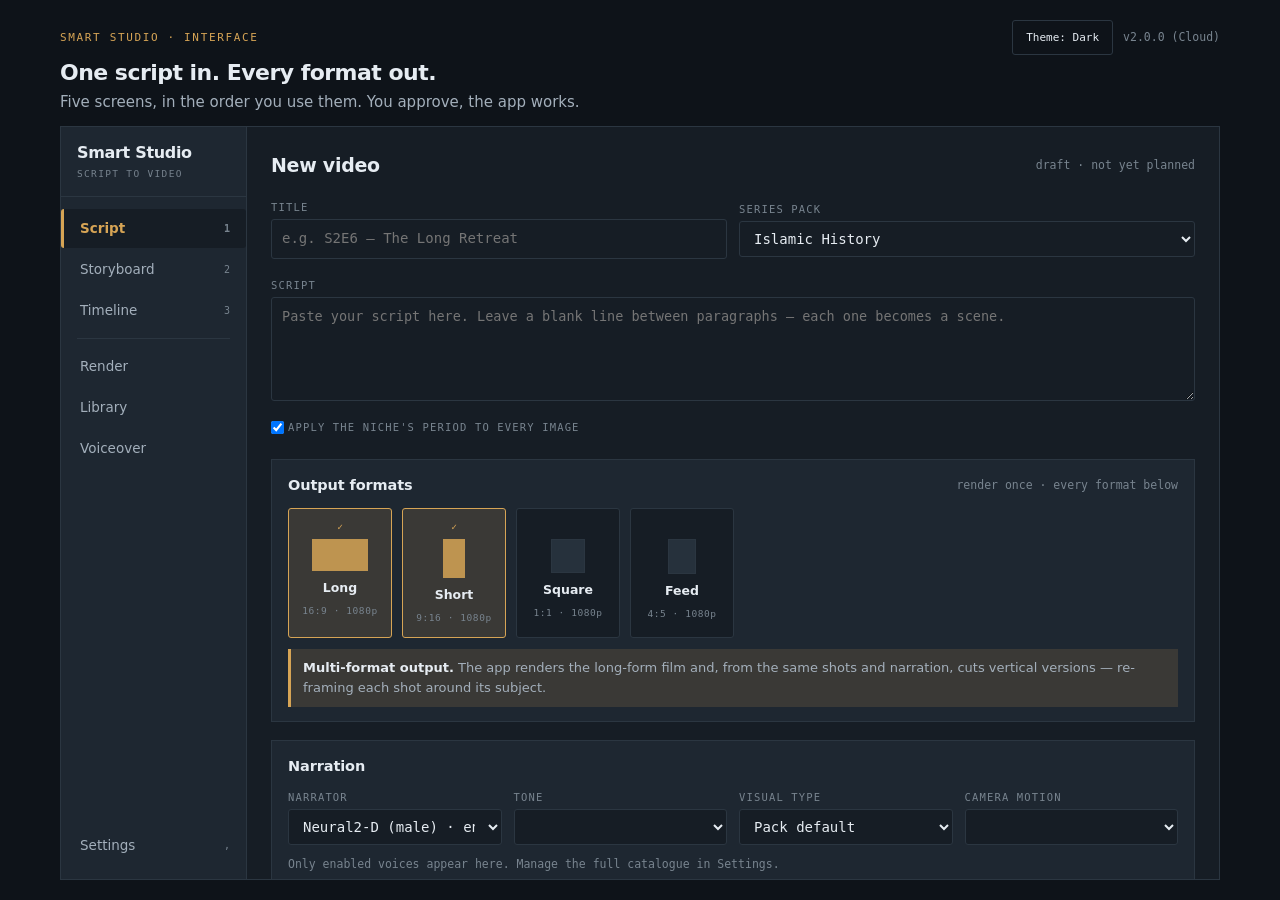
==== frontend/index.html @ e90b5fb0 "feat: a timeline in a tenth of a second, and audio the window will actually play Two pieces of work " ====
<!DOCTYPE html>
<html lang="en" data-theme="dark">
<head>
  <meta charset="utf-8"/>
  <meta name="viewport" content="width=device-width, initial-scale=1.0"/>
  <title>Smart Studio</title>
  <link rel="stylesheet" href="style.css"/>
</head>
<body>

<div class="page">

  <header class="app-header">
    <div class="header-top">
      <span class="eyebrow">Smart Studio &middot; Interface</span>
      <div class="header-actions">
        <button id="btn-theme-toggle" onclick="toggleTheme()" class="ghost btn-theme">Theme: Dark</button>
        <span class="mono" id="version-badge">v2.0.0</span>
      </div>
    </div>
    <h1>One script in. Every format out.</h1>
    <p class="sub">Five screens, in the order you use them. You approve, the app works.</p>
  </header>

  <div class="app">
    <!-- LEFT RAIL NAVIGATION -->
    <nav class="rail" role="tablist" aria-label="App sections">
      <div class="brand">
        <b>Smart Studio</b>
        <span>script to video</span>
      </div>
      <button class="nav" role="tab" aria-selected="true" data-p="script" onclick="switchPane('script')">Script<span class="k">1</span></button>
      <button class="nav" role="tab" aria-selected="false" data-p="board" onclick="switchPane('board')">Storyboard<span class="k">2</span></button>
      <button class="nav" role="tab" aria-selected="false" data-p="timeline" onclick="switchPane('timeline')">Timeline<span class="k">3</span></button>
      <div class="rail-divider"></div>
      <button class="nav" role="tab" aria-selected="false" data-p="render" onclick="switchPane('render')">Render</button>
      <button class="nav" role="tab" aria-selected="false" data-p="library" onclick="switchPane('library')">Library</button>
      <button class="nav" role="tab" aria-selected="false" data-p="voice" onclick="switchPane('voice')">Voiceover</button>
      <div class="spacer"></div>
      <button class="nav" role="tab" aria-selected="false" data-p="settings" onclick="switchPane('settings')">Settings<span class="k">,</span></button>
    </nav>

    <!-- ══ 1. SCRIPT SCREEN ══ -->
    <div class="pane" data-on="1" data-pane="script">
      <div class="row-between">
        <h2>New video</h2>
        <span class="mono" id="script-status-label">draft &middot; not yet planned</span>
      </div>

      <div class="row">
        <label class="f">Title
          <input type="text" id="pt-title" placeholder="e.g. S2E6 — The Long Retreat">
        </label>
        <label class="f">Series Pack
          <select id="pt-series-slug">
            <!-- Dynamically populated from config/series/*.json -->
          </select>
        </label>
      </div>

      <label class="f f-full">Script
        <textarea id="pt-text" placeholder="Paste your script here. Leave a blank line between paragraphs — each one becomes a scene."></textarea>
      </label>

      <div class="row-bottom">
        <label class="f f-check">
          <input type="checkbox" id="pt-apply-era" checked>
          <span>Apply the niche's period to every image</span>
        </label>
      </div>

      <!-- FORMAT PICKER -->
      <div class="card">
        <div class="row-between">
          <h3>Output formats</h3>
          <span class="mono">render once &middot; every format below</span>
        </div>
        <div class="formats">
          <button type="button" class="fmt on" data-fmt="16:9" onclick="toggleFormat(this)">
            <span class="tick">✓</span>
            <span class="frame frame-16-9"></span>
            <b>Long</b>
            <small>16:9 &middot; 1080p</small>
          </button>
          <button type="button" class="fmt on" data-fmt="9:16" onclick="toggleFormat(this)">
            <span class="tick">✓</span>
            <span class="frame frame-9-16"></span>
            <b>Short</b>
            <small>9:16 &middot; 1080p</small>
          </button>
          <button type="button" class="fmt" data-fmt="1:1" onclick="toggleFormat(this)">
            <span class="tick">&nbsp;</span>
            <span class="frame frame-1-1"></span>
            <b>Square</b>
            <small>1:1 &middot; 1080p</small>
          </button>
          <button type="button" class="fmt" data-fmt="4:5" onclick="toggleFormat(this)">
            <span class="tick">&nbsp;</span>
            <span class="frame frame-4-5"></span>
            <b>Feed</b>
            <small>4:5 &middot; 1080p</small>
          </button>
        </div>
        <p class="hint"><b>Multi-format output.</b> The app renders the long-form film and, from the same shots and narration, cuts vertical versions — re-framing each shot around its subject.</p>
      </div>

      <!-- NARRATION CARD -->
      <div class="card">
        <h3>Narration</h3>
        <div class="row">
          <label class="f">Narrator
            <select id="pt-voice">
              <!-- Dynamically populated from config/voices.json (enabled voices only) -->
            </select>
          </label>
          <label class="f">Tone
            <select id="pt-tone">
              <!-- Populated per niche; sets reading speed and pause length -->
            </select>
          </label>
          <label class="f">Visual type
            <select id="pt-style">
              <!-- Populated from the picked niche's style_presets -->
            </select>
          </label>
          <label class="f">Camera motion
            <select id="pt-motion">
              <!-- Populated from pipeline/motion.py; sets how far the frame travels -->
            </select>
          </label>
        </div>
        <p class="mono">Only enabled voices appear here. Manage the full catalogue in Settings.</p>
        <p class="hint"><b>Camera motion.</b> How far each shot's frame travels per second, and which move follows which — consecutive shots never repeat a move.</p>
        <div class="row">
          <button type="button" class="ghost" id="btn-preview-voice" onclick="previewVoice()">Preview voice</button>
          <span id="voice-preview-status" class="mono"></span>
        </div>
      </div>

      <!-- CAPTIONS CARD -->
      <div class="card">
        <div class="row-between">
          <h3>Captions</h3>
          <span class="tg on" id="capMaster" onclick="toggleCaptionsMaster()"><span class="sw"></span>On</span>
        </div>
        <div id="capOpts" class="row">
          <label class="f">Style
            <select id="cap-style">
              <option value="documentary lower-third">Documentary lower-third</option>
              <option value="kinetic word-by-word">Kinetic word-by-word</option>
              <option value="bold centre">Bold centre</option>
            </select>
          </label>
          <label class="f">Size
            <select id="cap-size">
              <option value="auto">Auto — scales per format</option>
              <option value="small">Small</option>
              <option value="large">Large</option>
            </select>
          </label>
        </div>
        <p class="mono">Vertical formats get larger, higher captions automatically. Timings come from word marks.</p>
      </div>

      <div class="row-end">
        <button type="button" class="ghost" onclick="saveDraftScript()">Save draft</button>
        <button type="button" class="primary" id="btn-plan-storyboard" onclick="planStoryboard()">Plan storyboard →</button>
      </div>
    </div>

    <!-- ══ 2. STORYBOARD SCREEN ══ -->
    <div class="pane" data-pane="board">
      <div class="topbar">
        <div class="counts">
          <div class="c-ok"><b id="board-cnt-matched">0</b><span>matched</span></div>
          <div class="c-warn"><b id="board-cnt-weak">0</b><span>weak</span></div>
          <div class="c-gap"><b id="board-cnt-gaps">0</b><span>gaps</span></div>
          <div><b id="board-cnt-shots">0</b><span>images</span></div>
          <div><b id="board-cnt-runtime">0:00</b><span>runtime</span></div>
        </div>
        <div class="board-controls-col">
          <div class="board-controls-row">
            <div class="plan-seg" role="group" aria-label="How the pictures are planned">
              <button type="button" class="plan-seg-btn active" id="plan-mode-auto" onclick="setPlanMode('auto')">Auto</button>
              <button type="button" class="plan-seg-btn" id="plan-mode-exact" onclick="setPlanMode('exact')">Exact number</button>
            </div>
            <span class="mono plan-hold" id="plan-hold-group">hold
              <input type="number" id="plan-hold-min" min="1" max="600" value="8" class="hold-input">to
              <input type="number" id="plan-hold-max" min="2" max="900" value="75" class="hold-input">s each
            </span>
            <button type="button" id="btn-replan-pictures" onclick="replanPictures()">Re-plan pictures</button>
            <span class="mono timing-pill warn" id="timing-pill" title="Boundaries are only as good as the timings they are placed on">estimated from word count</span>
            <button type="button" id="btn-measure-narration" onclick="measureNarration()">Measure narration</button>
            <label for="image-count" id="image-count-label" class="mono board-count-label hidden">How many images?</label>
            <input type="number" id="image-count" min="1" max="500" value="31" class="board-count-input hidden" oninput="onImageCountInput(this.value)" onkeydown="if(event.key==='Enter'){event.preventDefault(); this.blur();}">
            <span class="mono hidden" id="image-count-hint">~0 words · 0.0 min · about 25s per image</span>
            <button type="button" id="btn-working-folder-board" onclick="chooseWorkingFolder()">Drop image folder…</button>
            <button type="button" class="ghost" onclick="useWholeLibrary()" title="Search the whole library again">Whole library</button>
            <span class="mono" id="working-folder-label-board" title="">whole library</span>
            <button type="button" id="btn-copy-prompts" onclick="copyAllPrompts()">Export prompts for Flux</button>
            <button type="button" id="btn-refresh-library" onclick="refreshLibrary()">Refresh library</button>
            <button type="button" id="btn-fill-gaps" onclick="fillAllGaps()">Use nearest image for all gaps</button>
            <button type="button" class="primary" id="btn-open-timeline" onclick="openTimelineFromBoard()">Open in Timeline &rarr;</button>
          </div>
          <div class="board-secondary-row">
            <button type="button" class="ghost" id="btn-paste-prompts-board" onclick="togglePastePromptsPanel()">Paste external prompts…</button>
          </div>
          <p class="mono board-hint">
            Fewer images means each one is held longer with a slow pan. One image can carry a whole script.
          </p>
        </div>
      </div>

      <!-- PASTE EXTERNAL PROMPTS PANEL -->
      <div id="paste-prompts-panel" class="card paste-prompts-card" style="display:none">
        <div class="row-between">
          <h3>Paste External Prompts &amp; Match Folder Images</h3>
          <button type="button" class="ghost small" onclick="togglePastePromptsPanel()">Close ✕</button>
        </div>
        <p class="hint">
          <b>No API key needed.</b> Press <b>Write the prompt request</b> — the app saves a file holding your niche recipe, the whole script, and the exact list of moments this film needs a picture for, numbered. Paste that file into any AI chat, and paste its reply back here.
        </p>
        <div class="row-center mb-sm">
          <button type="button" class="ghost" id="btn-write-prompt-request" onclick="writePromptRequest()">Write the prompt request</button>
          <span class="mono" id="prompt-request-status"></span>
        </div>
        <p class="hint">
          Prompts bind to pictures in order (Prompt 1 &rarr; Picture 1). Images named <code>1_whatever.jpg</code> or <code>1.jpg</code> match picture 1 automatically.
        </p>
        <textarea id="paste-prompts-textarea" rows="6" class="tall w-full" placeholder="Paste external prompts here...&#10;&#10;Prompt 1 (e.g. A vast ancient desert at dawn...)&#10;&#10;Prompt 2 (e.g. One adult male figure alone...)"></textarea>
        <div class="row-between mt-sm">
          <div class="row-center">
            <button type="button" class="primary" id="btn-apply-pasted-prompts" onclick="submitPastedPrompts()">Apply Prompts &amp; Match</button>
            <span class="mono" id="paste-prompts-summary"></span>
          </div>
        </div>
        <div class="prompt-counts" id="paste-prompts-counts"></div>
        <div id="paste-prompts-table-wrap" class="table-scroll" style="display:none">
          <table class="paste-table">
            <thead>
              <tr>
                <th style="width:50px">Slot</th>
                <th>Prompt (first 60 chars)</th>
                <th style="width:220px">Image found</th>
                <th style="width:80px">Status</th>
              </tr>
            </thead>
            <tbody id="paste-prompts-table-body"></tbody>
          </table>
        </div>
      </div>

      <div class="legend">
        <span><i style="background:var(--ok)"></i>matched &mdash; good library hit</span>
        <span><i style="background:var(--warn)"></i>weak &mdash; usable, alternatives offered</span>
        <span><i style="background:var(--gap)"></i>gap &mdash; prompt generated</span>
      </div>

      <div id="board-busy" class="board-busy hidden"></div>

      <div class="seglist" id="storyboard-list">
        <!-- Rendered dynamically by JS from coverage report -->
        <div class="card card-placeholder">
          <p class="sub">No storyboard loaded yet. Paste a script on the <b>Script</b> screen and click <b>Plan storyboard</b>.</p>
        </div>
      </div>
    </div>

    <!-- ══ 3. TIMELINE SCREEN ══ -->
    <div class="pane" data-pane="timeline">
      <div class="row-between">
        <h2>Timeline</h2>
        <span class="mono" id="tl-status">no film loaded</span>
        <div class="row-center ml-auto">
          <span class="mono ink-3">zoom</span>
          <input type="range" id="tl-zoom" min="1" max="60" value="8"
                 class="tl-zoom" oninput="setTimelineZoom(this.value)"
                 aria-label="Timeline zoom">
          <button type="button" class="ghost" onclick="renderTimelineScreen()">Refresh</button>
          <button type="button" class="ghost" id="btn-export-timeline" onclick="exportTimelineToWolfCut()">Export to WolfCut</button>
          <button type="button" class="primary" id="btn-render-film" onclick="startRenderFromBoard()">Render film</button>
        </div>
      </div>

      <div class="tl-top">
        <div class="tl-preview">
          <audio id="tl-audio" preload="metadata"></audio>
          <div class="tl-frame" id="tl-frame">
            <p class="sub">Plan a storyboard first, then this shows the picture on screen at the playhead.</p>
          </div>
          <div class="tl-transport">
            <button type="button" id="btn-tl-play" onclick="timelineTogglePlay()" title="Play / pause" aria-label="Play">&#9654;</button>
            <button type="button" onclick="timelineSeekPicture(-1)" title="Previous picture">&#124;&#9664;</button>
            <button type="button" onclick="timelineNudge(-5)" title="Back 5 seconds">&#9664;&#9664;</button>
            <button type="button" onclick="timelineNudge(5)" title="Forward 5 seconds">&#9654;&#9654;</button>
            <button type="button" onclick="timelineSeekPicture(1)" title="Next picture">&#9654;&#124;</button>
            <span class="mono tl-clock" id="tl-clock">00:00.0 / 00:00.0</span>
          </div>
        </div>

        <aside class="tl-inspector" id="tl-inspector">
          <span class="lbl">Inspector</span>
          <p class="sub">Click a picture on the timeline.</p>
        </aside>
      </div>

      <div class="tl-tracks" id="tl-tracks">
        <div class="tl-gutter">
          <span class="tl-ruler-corner mono">tracks</span>
          <span class="tl-track-name">Pictures</span>
          <span class="tl-track-name">Narration</span>
          <span class="tl-track-name">Captions</span>
        </div>
        <div class="tl-scroll" id="tl-scroll">
          <div class="tl-lanes" id="tl-lanes" onclick="timelineScrubFrom(event)">
            <div class="tl-ruler" id="tl-ruler"></div>
            <div class="tl-lane" id="tl-lane-pictures"></div>
            <div class="tl-lane" id="tl-lane-narration"></div>
            <div class="tl-lane" id="tl-lane-captions"></div>
            <div class="tl-playhead" id="tl-playhead"></div>
          </div>
        </div>
      </div>
    </div>

    <!-- ══ 4. RENDER SCREEN ══ -->
    <div class="pane" data-pane="render">
      <h2>Render</h2>

      <div class="card">
        <div class="row-between">
          <h3 id="render-project-title">Project Title</h3>
          <span class="pill p-mute" id="render-status-pill">idle</span>
        </div>
        <div class="bar"><i id="render-progress-bar" style="width:0%"></i></div>
        <div class="row-between">
          <span class="mono" id="render-human-step">Ready to render</span>
          <span class="mono" id="render-time-info">elapsed 0:00 &middot; eta --:--</span>
        </div>
        <div class="grid2 mt-xs">
          <div>
            <div class="kv"><span>Narration</span><b id="kv-narr-status">0 / 0</b></div>
            <div class="kv"><span>Captions</span><b id="kv-cap-status">0 / 0</b></div>
            <div class="kv"><span>Shots composed</span><b id="kv-shots-status">0 / 0</b></div>
          </div>
          <div>
            <div class="kv"><span>From cache</span><b id="kv-cache-status">0</b></div>
            <div class="kv"><span>Encoder</span><b id="kv-encoder-status">libx264 veryfast</b></div>
            <div class="kv"><span>Workers</span><b>3</b></div>
          </div>
        </div>
      </div>

      <div class="card">
        <h3>Outputs</h3>
        <div class="tbl">
          <table>
            <thead>
              <tr><th>Format</th><th>Resolution</th><th>Length</th><th>Status</th></tr>
            </thead>
            <tbody id="render-outputs-body">
              <tr><td>Long &middot; 16:9</td><td class="mono">1920×1080</td><td class="mono">--:--</td><td><span class="pill p-mute">queued</span></td></tr>
              <tr><td>Short &middot; 9:16 &mdash; “the hook”</td><td class="mono">1080×1920</td><td class="mono">0:45</td><td><span class="pill p-mute">queued</span></td></tr>
            </tbody>
          </table>
        </div>
        <p class="hint"><b>Shorts are suggested per scene beat.</b> You can tick which moments to cut as Shorts.</p>
      </div>

      <div class="card">
        <h3>On completion</h3>
        <div class="row" style="gap:18px">
          <span class="tg on" onclick="this.classList.toggle('on')"><span class="sw"></span>Export YouTube chapters</span>
          <span class="tg on" onclick="this.classList.toggle('on')"><span class="sw"></span>Write description &amp; tags</span>
          <span class="tg" onclick="this.classList.toggle('on')"><span class="sw"></span>Shut down when done</span>
        </div>
        <div class="row mt-sm">
          <button type="button" class="primary" id="btn-render-action" onclick="toggleRenderExecution()">Start Render</button>
          <button type="button" class="ghost" id="btn-open-wolfcut-render" onclick="openInWolfCut()">Open in WolfCut</button>
          <button type="button" class="ghost" onclick="openOutputFolder()">Open Output Folder</button>
          <button type="button" class="ghost" onclick="toggleRawLogs()">Show raw logs</button>
        </div>
      </div>

      <!-- DISCLOSURE RAW LOG PANEL -->
      <div id="log-panel" class="log-panel hidden">Log initialized...</div>
    </div>

    <!-- ══ 5. LIBRARY SCREEN ══ -->
    <div class="pane" data-pane="library">
      <div class="row-between">
        <h2>Library</h2>
        <span class="mono" id="lib-counts-label">0 images &middot; 87 sounds &middot; 12 music beds</span>
      </div>

      <div class="lib-tabs">
        <button type="button" class="lib-tab active" id="tab-lib-images" onclick="switchLibTab('images')">Images</button>
        <button type="button" class="lib-tab" id="tab-lib-sounds" onclick="switchLibTab('sounds')">Sounds</button>
      </div>

      <!-- IMAGES TAB CONTENT -->
      <div id="lib-content-images" class="lib-content-col">
        <div class="row">
          <input type="search" id="lib-search-input" placeholder="Search by description — “rider at dusk”, “oil lamp”…" oninput="filterLibraryImages(this.value)" class="search-wide">
          <select class="w-auto">
            <option value="all">All series</option>
            <option value="islamic_history">Islamic History</option>
          </select>
        </div>

        <div class="img-grid" id="library-img-grid">
          <!-- Dynamically populated from backend library API -->
        </div>

        <div class="grid2">
          <div class="card">
            <h3>Coverage</h3>
            <div class="kv"><span>Landscapes &amp; terrain</span><b style="color:var(--ok)">strong</b></div>
            <div class="kv"><span>Architecture</span><b style="color:var(--ok)">strong</b></div>
            <div class="kv"><span>Crowds &amp; councils</span><b style="color:var(--warn)">thin</b></div>
            <div class="kv"><span>Battle &amp; aftermath</span><b style="color:var(--warn)">thin</b></div>
          </div>
          <div class="card">
            <h3>Housekeeping</h3>
            <div class="kv"><span>Active indexed images</span><b id="house-active-count">1,309</b></div>
            <div class="kv"><span>Retired</span><b>6</b></div>
            <div class="row">
              <button type="button" class="ghost" onclick="clearLibraryCache()">Clear Cache</button>
            </div>
          </div>
        </div>
        <p class="hint">Permanent deletion lives <b>here</b>, never on the storyboard. Rejecting a shot on the storyboard is about fit, not quality.</p>
      </div>

      <!-- SOUNDS TAB CONTENT -->
      <div id="lib-content-sounds" class="lib-content-col" style="display:none">
        <div class="card">
          <h3>Sound Library &amp; Music Beds</h3>
          <p class="sub">87 sound effects and 12 ambient sound beds ducked under narration.</p>
          <div class="tbl mt-sm">
            <table>
              <thead><tr><th>Track</th><th>Category</th><th>Duration</th><th>Type</th></tr></thead>
              <tbody>
                <tr><td>Desert Wind Ambience</td><td>Ambience</td><td class="mono">3:45</td><td><span class="pill p-ok">sound bed</span></td></tr>
                <tr><td>Horses Galloping</td><td>SFX</td><td class="mono">0:12</td><td><span class="pill p-mute">effect</span></td></tr>
                <tr><td>Sword Clash Heavy</td><td>SFX</td><td class="mono">0:03</td><td><span class="pill p-mute">effect</span></td></tr>
              </tbody>
            </table>
          </div>
        </div>
      </div>
    </div>

    <!-- ══ 6. VOICEOVER SCREEN ══ -->
    <div class="pane" data-pane="voice">
      <h2>Voiceover Studio</h2>

      <div class="card">
        <div class="row-between">
          <h3>Script</h3>
          <span class="pill p-mute" id="voice-char-count">0 characters</span>
        </div>
        <textarea id="voice-text" rows="7" placeholder="Paste or type the narration you want spoken..." class="w-full"></textarea>

        <div class="grid2 mt-sm">
          <div>
            <label for="voice-engine">Engine</label>
            <select id="voice-engine" onchange="onVoiceEngineChange()" class="w-full"></select>
            <p class="hint" id="voice-engine-note">Checking which engines are available...</p>
          </div>
          <div>
            <label for="voice-voice">Voice</label>
            <select id="voice-voice" class="w-full"></select>
            <p class="hint" id="voice-voice-note">&nbsp;</p>
          </div>
        </div>

        <div class="grid2 mt-xs">
          <div>
            <label for="voice-speed">Speed <b class="mono" id="voice-speed-val">1.00x</b></label>
            <input type="range" id="voice-speed" min="0.5" max="2" step="0.05" value="1"
                   oninput="document.getElementById('voice-speed-val').textContent = (+this.value).toFixed(2) + 'x'"
                   class="w-full">
          </div>
          <div>
            <label for="voice-pitch">Pitch <b class="mono" id="voice-pitch-val">0.0</b></label>
            <input type="range" id="voice-pitch" min="-12" max="12" step="0.5" value="0"
                   oninput="document.getElementById('voice-pitch-val').textContent = (+this.value).toFixed(1)"
                   class="w-full">
            <p class="hint" id="voice-pitch-note">&nbsp;</p>
          </div>
        </div>
      </div>

      <div class="card" id="voice-clone-card" style="display:none">
        <h3>Reference Voice</h3>
        <p class="hint">OpenVoice clones from a clean 3&ndash;10 second sample. One speaker, no music, no background noise.</p>

        <div class="row mt-xs">
          <button type="button" class="ghost" onclick="pickVoiceReference()">Choose audio file</button>
          <button type="button" class="ghost" id="voice-record-btn" onclick="toggleVoiceRecording()">Record from microphone</button>
          <span class="mono" id="voice-ref-status">No reference selected</span>
        </div>

        <div class="row mt-sm">
          <input type="text" id="voice-profile-name" placeholder="Name this voice profile" class="search-wide">
          <button type="button" class="ghost" onclick="saveVoiceProfile()">Save profile</button>
        </div>

        <div class="mt-sm">
          <label for="voice-profile-select">Saved profiles</label>
          <div class="row">
            <select id="voice-profile-select" onchange="useVoiceProfile()" class="search-wide"></select>
            <button type="button" class="ghost" onclick="deleteVoiceProfile()">Delete</button>
          </div>
        </div>
      </div>

      <div class="card">
        <div class="row">
          <button type="button" class="primary" id="voice-generate-btn" onclick="generateVoiceover()">Generate Voiceover</button>
          <button type="button" class="ghost" onclick="openVoiceOutputFolder()">Open Output Folder</button>
          <span class="mono" id="voice-status">Ready</span>
        </div>
        <div class="bar mt-sm"><i id="voice-progress-bar" style="width:0%"></i></div>

        <div id="voice-player-wrap" class="mt-md" style="display:none">
          <audio id="voice-player" controls preload="auto" class="w-full"></audio>
          <div class="row mt-sm">
            <button type="button" class="ghost" onclick="downloadVoiceClip('wav')">Download audio</button>
            <button type="button" class="ghost" id="voice-dl-mp3" onclick="downloadVoiceClip('mp3')">Download MP3</button>
            <span class="mono" id="voice-clip-meta"></span>
          </div>
        </div>
      </div>

      <div class="card">
        <div class="row-between">
          <h3>Recent clips</h3>
          <button type="button" class="ghost" onclick="clearVoiceHistory()">Clear</button>
        </div>
        <div class="tbl">
          <table>
            <thead>
              <tr><th>When</th><th>Engine</th><th>Preview text</th><th>Length</th><th></th></tr>
            </thead>
            <tbody id="voice-history-body">
              <tr><td colspan="5" class="mono">No clips yet.</td></tr>
            </tbody>
          </table>
        </div>
      </div>
    </div>

    <!-- ══ 7. SETTINGS SCREEN ══ -->
    <div class="pane" data-pane="settings">
      <h2>Settings</h2>

      <div class="settings-grid">
        <!-- VISUAL STYLE PER NICHE (Spans full width for rich editing) -->
        <div class="card card-wide collapsed" id="card-niche-style">
          <button type="button" class="card-toggle" aria-expanded="false" aria-controls="card-body-niche-style">
            <span class="chevron" aria-hidden="true">▶</span>
            <h3>Visual style per niche</h3>
            <span class="mono ml-auto" id="niche-override-status">default</span>
          </button>
          <div class="card-body" id="card-body-niche-style" hidden>
            <p class="hint">Customize how diffusion models render images for each niche. Edits are saved separately in <code>config/series_overrides/</code> without touching default packs.</p>
            <div class="row-bottom">
              <label class="f f-wide">Niche
                <select id="niche-select" onchange="onNicheSelectChange()">
                  <!-- Dynamically populated from series packs -->
                </select>
              </label>
              <button type="button" class="ghost small btn-new-niche" onclick="openNewNicheModal()">+ New niche</button>
            </div>

            <!-- Single-line Display Name -->
            <div class="row mb-md">
              <label class="f f-full">Display Name <small class="mono">(shown in dropdowns)</small>
                <input type="text" id="niche-display-name-input" placeholder="e.g. Islamic History &amp; Golden Age">
              </label>
            </div>

            <!-- Visual Types List Manager -->
            <div class="form-stacked vt-block">
              <div class="vt-head">
                <label>Visual Types <small class="mono">(Top row is the default style for this niche)</small></label>
              </div>
              <div id="niche-visual-types-list" class="vt-list">
                <!-- Dynamically populated visual type rows -->
              </div>
              <button type="button" class="ghost small vt-add" id="btn-add-visual-type" onclick="addNewVisualTypeRow()">+ Add visual type</button>
            </div>

            <!-- Era and Negative prompt in 2 columns -->
            <div class="form-grid-2">
              <label class="f">Era <small class="mono">(period &amp; historical setting &mdash; optional)</small>
                <textarea id="niche-era-input" class="compact" rows="2" placeholder="e.g. historically accurate 7th century Arabian Peninsula..." oninput="updateNichePreview()"></textarea>
              </label>
              <label class="f">Negative prompt <small class="mono">(what to exclude &mdash; optional)</small>
                <textarea id="niche-negative-input" class="compact" rows="2" placeholder="e.g. No text, no watermark, no signature..." oninput="updateNichePreview()"></textarea>
              </label>
            </div>

            <!-- Prompt Recipe: tall textarea with dedicated scroll -->
            <div class="form-stacked">
              <label class="f f-full">Prompt Recipe <small class="mono">(replaces default planner prompt for this niche when non-empty)</small>
                <textarea id="niche-prompt-recipe-input" class="tall" rows="6" placeholder="Paste your custom prompt recipe here. When non-empty, this instruction replaces S2V's default planner prompt for this niche."></textarea>
              </label>
            </div>

            <!-- Live prompt preview -->
            <div class="preview-box">
              <div class="preview-box-head">
                <span class="preview-box-title">Live Prompt Preview</span>
                <span class="mono preview-box-sub">query: "A citadel at dawn"</span>
              </div>
              <p class="preview-box-text" id="niche-prompt-preview">Loading preview...</p>
            </div>

            <div class="row-between mt-sm">
              <button type="button" class="primary" onclick="saveNicheStyle()">Save</button>
              <div class="row-tight">
                <button type="button" class="ghost" id="btn-niche-reset" onclick="resetNicheStyle()">Reset to default</button>
                <button type="button" class="ghost danger" id="btn-niche-delete" onclick="deleteNicheStyle()" style="display:none">Delete niche</button>
              </div>
            </div>
          </div>
        </div>

        <!-- CREATE NEW NICHE MODAL -->
        <div id="modal-new-niche" class="modal-overlay-flex">
          <div class="card modal-card">
            <h3>Create New Niche</h3>
            <p class="hint">Creates a new series pack seeded from default.json in <code>config/series_overrides/</code>.</p>
            <div class="form-stacked modal-fields">
              <label class="f f-full">Niche Slug <small class="mono">(lowercase letters &amp; underscores)</small>
                <input type="text" id="new-niche-slug" placeholder="e.g. cyberpunk_noir">
              </label>
              <label class="f f-full">Display Name
                <input type="text" id="new-niche-name" placeholder="e.g. Cyberpunk Noir">
              </label>
            </div>
            <div class="row-end">
              <button type="button" class="ghost" onclick="closeNewNicheModal()">Cancel</button>
              <button type="button" class="primary" onclick="submitCreateNewNiche()">Create</button>
            </div>
          </div>
        </div>

        <!-- KEYS & SERVICES -->
        <div class="card collapsed">
          <button type="button" class="card-toggle" aria-expanded="false" aria-controls="card-body-keys">
            <span class="chevron" aria-hidden="true">▶</span>
            <h3>Keys &amp; services</h3>
          </button>
          <div class="card-body" id="card-body-keys" hidden>
            
            <div id="provider-status-banner" class="provider-banner hidden"></div>

            <div class="pw-section">
              <div class="pw-header">
                <h4>Prompt writer</h4>
                <label class="checkbox-label">
                  <input type="checkbox" id="setting-ai-shot-descriptions" onchange="toggleAiShotDescriptions(this.checked)">
                  <span>Write descriptive image prompts with AI</span>
                </label>
              </div>

              <div class="pw-auto-row">
                <input type="radio" id="pw-mode-auto" name="prompt_writer_mode" value="auto" onchange="onPromptWriterModeChange()">
                <label for="pw-mode-auto"><strong>Automatic</strong> &mdash; use the first working provider below</label>
              </div>

              <div class="pw-table-wrap">
                <table class="pw-table">
                  <thead>
                    <tr>
                      <th class="pw-col-switch"></th>
                      <th class="pw-col-provider">Provider</th>
                      <th class="pw-col-model">Model</th>
                      <th class="pw-col-key">API Key</th>
                      <th class="pw-col-status">Status</th>
                      <th class="pw-col-action"></th>
                    </tr>
                  </thead>
                  <tbody>
                    <tr>
                      <td class="pw-col-switch"><input type="checkbox" id="pw-enable-anthropic" onchange="savePromptWriterSettings()"></td>
                      <td class="pw-col-provider">Anthropic</td>
                      <td class="pw-col-model"><input type="text" id="pw-model-anthropic" class="input-mono-sm" placeholder="claude-sonnet-5" onchange="savePromptWriterSettings()"></td>
                      <td class="pw-col-key"><input type="password" id="anthropic-key-input" placeholder="sk-ant-…" class="input-mono-sm"></td>
                      <td class="pw-col-status"><span class="pill p-mute" id="anthropic-key-status">not set</span></td>
                      <td class="pw-col-action">
                        <button type="button" class="ghost" onclick="saveAndTestProvider('anthropic')">Test</button>
                        <button type="button" class="ghost" onclick="removeProviderKey('anthropic')" title="Delete this key from this machine">Remove</button>
                        <span class="test-result" id="anthropic-test-result"></span>
                      </td>
                    </tr>
                    <tr>
                      <td class="pw-col-switch"><input type="checkbox" id="pw-enable-openai" onchange="savePromptWriterSettings()"></td>
                      <td class="pw-col-provider">OpenAI</td>
                      <td class="pw-col-model"><input type="text" id="pw-model-openai" class="input-mono-sm" placeholder="gpt-4o" onchange="savePromptWriterSettings()"></td>
                      <td class="pw-col-key"><input type="password" id="openai-key-input" placeholder="sk-proj-…" class="input-mono-sm"></td>
                      <td class="pw-col-status"><span class="pill p-mute" id="openai-key-status">not set</span></td>
                      <td class="pw-col-action">
                        <button type="button" class="ghost" onclick="saveAndTestProvider('openai')">Test</button>
                        <button type="button" class="ghost" onclick="removeProviderKey('openai')" title="Delete this key from this machine">Remove</button>
                        <span class="test-result" id="openai-test-result"></span>
                      </td>
                    </tr>
                    <tr>
                      <td class="pw-col-switch"><input type="checkbox" id="pw-enable-gemini" onchange="savePromptWriterSettings()"></td>
                      <td class="pw-col-provider">Google</td>
                      <td class="pw-col-model"><input type="text" id="pw-model-gemini" class="input-mono-sm" placeholder="gemini-2.5-flash" onchange="savePromptWriterSettings()"></td>
                      <td class="pw-col-key"><input type="password" id="google-key-input" placeholder="AIzaSy…" class="input-mono-sm"></td>
                      <td class="pw-col-status"><span class="pill p-mute" id="google-key-status">not set</span></td>
                      <td class="pw-col-action">
                        <button type="button" class="ghost" onclick="saveAndTestProvider('gemini')">Test</button>
                        <button type="button" class="ghost" onclick="removeProviderKey('gemini')" title="Delete this key from this machine">Remove</button>
                        <span class="test-result" id="gemini-test-result"></span>
                      </td>
                    </tr>
                    <tr>
                      <td class="pw-col-switch"><input type="checkbox" id="pw-enable-deepseek" onchange="savePromptWriterSettings()"></td>
                      <td class="pw-col-provider">DeepSeek</td>
                      <td class="pw-col-model"><input type="text" id="pw-model-deepseek" class="input-mono-sm" placeholder="deepseek-chat" onchange="savePromptWriterSettings()"></td>
                      <td class="pw-col-key"><input type="password" id="deepseek-key-input" placeholder="sk-…" class="input-mono-sm"></td>
                      <td class="pw-col-status"><span class="pill p-mute" id="deepseek-key-status">not set</span></td>
                      <td class="pw-col-action">
                        <button type="button" class="ghost" onclick="saveAndTestProvider('deepseek')">Test</button>
                        <button type="button" class="ghost" onclick="removeProviderKey('deepseek')" title="Delete this key from this machine">Remove</button>
                        <span class="test-result" id="deepseek-test-result"></span>
                      </td>
                    </tr>
                  </tbody>
                </table>
              </div>
            </div>

            <!-- VOICE & AUDIO SERVICES -->
            <div class="pw-section mt-md">
              <h4>Voice &amp; Audio Keys</h4>
              <div class="tbl">
                <table>
                  <thead>
                    <tr><th>Service</th><th>Used for</th><th>Key / Secret</th><th>Status</th><th></th></tr>
                  </thead>
                  <tbody>
                    <tr>
                      <td>Google Cloud TTS</td>
                      <td>Narration + word timings</td>
                      <td><input type="password" id="google-tts-key-input" placeholder="AIzaSy…" class="input-mono-sm"></td>
                      <td><span class="pill p-mute" id="google-tts-key-status">not set</span></td>
                      <td><button type="button" class="ghost" onclick="saveGoogleTtsKey()">Save</button></td>
                    </tr>
                    <tr>
                      <td>ElevenLabs</td>
                      <td>Premium voice &mdash; optional</td>
                      <td><input type="password" id="elevenlabs-key-input" placeholder="optional" class="input-mono-sm"></td>
                      <td><span class="pill p-mute" id="elevenlabs-key-status">not set</span></td>
                      <td><button type="button" class="ghost" onclick="saveElevenLabsKey()">Save</button></td>
                    </tr>
                  </tbody>
                </table>
              </div>
            </div>

            <!-- LLM SCRIPT PLANNING (JOB 3) -->
            <div class="llm-planning-box">
              <label class="checkbox-label">
                <input type="checkbox" id="setting-llm-planning" onchange="toggleLlmPlanning(this.checked)">
                <strong>Enable LLM Script Planning</strong> <span class="mono">(Optional / Disabled by default)</span>
              </label>
              <p class="hint mt-xs">When disabled (recommended), script narration is split in Python with zero LLM calls. Here is what is affected:</p>
              <ul>
                <li><strong><code>voice_steering</code> per segment is lost.</strong> This is the only real loss.</li>
                <li><strong>Shot <code>query</code> falls back to keyword extraction</strong> (2&ndash;3 words). Image retrieval prefers <code>visual_description</code> when present, so the visual impact is minimal.</li>
                <li><strong>Shots per segment falls back to the rhythm slider</strong>, which you control directly.</li>
                <li><strong>Segmentation is completely unaffected.</strong></li>
              </ul>
            </div>

            <p class="mono mt-sm">
              Keys are stored on this machine only, in <code>config/settings.json</code>, and never
              travel with the app. Everything except cloud prompt writing and cloud TTS runs offline
              and needs no key at all: local narration, image retrieval, captions, and rendering are all local.
            </p>
          </div>
        </div>

        <!-- VOICE CATALOGUE -->
        <div class="card collapsed">
          <button type="button" class="card-toggle" aria-expanded="false" aria-controls="card-body-voice-cat">
            <span class="chevron" aria-hidden="true">▶</span>
            <h3>Voice catalogue</h3>
            <span class="mono ml-auto" id="voice-catalogue-count">47 available &middot; 6 enabled</span>
          </button>
          <div class="card-body" id="card-body-voice-cat" hidden>
            <p class="mono">Tick the ones you use. Only enabled voices appear on the Script screen.</p>
            <div id="voice-engines-container">
              <!-- Dynamically populated from config/voices.json -->
            </div>
          </div>
        </div>

        </div>
      </div>
    </div>
  </div>

  <!-- REPLACE MODAL — the single place any shot's image is changed -->
  <div id="replace-modal" class="modal-overlay hidden">
    <div class="dlg dlg-wide">
      <div class="dlg-head">
        <h3 id="modal-title">Replace shot image</h3>
        <button type="button" class="ghost dlg-close" onclick="closeReplaceModal()"
                aria-label="Close">Cancel &times;</button>
      </div>
      <p class="sub" id="modal-shot-label"></p>

      <div id="modal-current"></div>

      <div class="modal-sec">
        <span class="lbl">Use one of these instead</span>
        <div id="modal-alts" class="alts-grid"></div>
      </div>

      <div class="modal-sec">
        <span class="lbl">Use your own image</span>
        <div class="row-tight">
          <button type="button" class="primary" onclick="replaceWithOwnImage()">
            Choose a file &mdash; pins it to this shot
          </button>
          <button type="button" onclick="copyShotPrompt()">Copy prompt</button>
        </div>
        <code id="modal-prompt" class="promptline"></code>
      </div>

      <div class="modal-sec">
        <span class="lbl">Or tell the app what to do with the current image</span>
        <div class="row">
          <button type="button" class="opt" onclick="confirmReplace('just_not_here')">
            <b>Just not here</b>
            <small>Stays in the library. May suit another shot.</small>
          </button>
          <button type="button" class="opt" onclick="confirmReplace('never_this_query')">
            <b>Never suggest for this</b>
            <small>Blocked for this query only. Still available elsewhere.</small>
          </button>
          <button type="button" class="opt" onclick="confirmReplace('retire')">
            <b>Retire it</b>
            <small>Removed from search. Recoverable from library/_retired.</small>
          </button>
        </div>
      </div>

      <div class="row-end">
        <button type="button" class="ghost" onclick="closeReplaceModal()">Cancel</button>
      </div>
    </div>
  </div>

</div>

<script src="app.js"></script>
<script src="voice_studio.js"></script>
</body>
</html>
---- frontend/style.css ----
:root {
  --ground: #EFF1F4;
  --surface: #FFFFFF;
  --surface-2: #E4E8ED;
  --surface-3: #D9DFE6;
  --line: #CDD4DC;
  --ink: #111820;
  --ink-2: #4B5763;
  --ink-3: #76828E;
  --brass: #9A6E2A;
  --brass-soft: rgba(154, 110, 42, 0.12);
  --ok: #1C7A5E;
  --ok-soft: rgba(28, 122, 94, 0.12);
  --warn: #B4600F;
  --warn-soft: rgba(180, 96, 15, 0.13);
  --gap: #A83A32;
  --gap-soft: rgba(168, 58, 50, 0.11);
  --sans: ui-sans-serif, system-ui, -apple-system, "Segoe UI", Roboto, sans-serif;
  --mono: ui-monospace, "SF Mono", "Cascadia Mono", "Segoe UI Mono", Menlo, Consolas, monospace;
}

@media (prefers-color-scheme: dark) {
  :root {
    --ground: #0E1319;
    --surface: #161D25;
    --surface-2: #1E2731;
    --surface-3: #26313C;
    --line: #2B3641;
    --ink: #E6ECF2;
    --ink-2: #A3AFBB;
    --ink-3: #78848F;
    --brass: #D6A455;
    --brass-soft: rgba(214, 164, 85, 0.15);
    --ok: #43B491;
    --ok-soft: rgba(67, 180, 145, 0.15);
    --warn: #E0964C;
    --warn-soft: rgba(224, 150, 76, 0.15);
    --gap: #DF7168;
    --gap-soft: rgba(223, 113, 104, 0.14);
  }
}

:root[data-theme="light"] {
  --ground: #EFF1F4;
  --surface: #FFFFFF;
  --surface-2: #E4E8ED;
  --surface-3: #D9DFE6;
  --line: #CDD4DC;
  --ink: #111820;
  --ink-2: #4B5763;
  --ink-3: #76828E;
  --brass: #9A6E2A;
  --brass-soft: rgba(154, 110, 42, 0.12);
  --ok: #1C7A5E;
  --ok-soft: rgba(28, 122, 94, 0.12);
  --warn: #B4600F;
  --warn-soft: rgba(180, 96, 15, 0.13);
  --gap: #A83A32;
  --gap-soft: rgba(168, 58, 50, 0.11);
}

:root[data-theme="dark"] {
  --ground: #0E1319;
  --surface: #161D25;
  --surface-2: #1E2731;
  --surface-3: #26313C;
  --line: #2B3641;
  --ink: #E6ECF2;
  --ink-2: #A3AFBB;
  --ink-3: #78848F;
  --brass: #D6A455;
  --brass-soft: rgba(214, 164, 85, 0.15);
  --ok: #43B491;
  --ok-soft: rgba(67, 180, 145, 0.15);
  --warn: #E0964C;
  --warn-soft: rgba(224, 150, 76, 0.15);
  --gap: #DF7168;
  --gap-soft: rgba(223, 113, 104, 0.14);
}

* {
  box-sizing: border-box;
}

/*
 * Text must stay selectable. pywebview injects a body-level user-select:none
 * unless the window is created with text_select=True; this outranks that
 * injection on specificity, so selection survives even if the host changes.
 */
html body,
html body * {
  -webkit-user-select: text;
  user-select: text;
  cursor: auto;
}

html body button,
html body .nav,
html body .pill,
html body .lib-tab,
html body label {
  cursor: pointer;
}

html body textarea,
html body input {
  cursor: text;
}

body {
  margin: 0;
  background: var(--ground);
  color: var(--ink);
  font-family: var(--sans);
  font-size: 15px;
  line-height: 1.55;
}

/*
 * Desktop shell: the window is the frame, not a document.
 *
 * Everything used to sit in normal page flow, so the whole thing scrolled as one
 * — the left rail travelled up with the content and Settings, last in the rail,
 * dropped below the bottom of the screen. Navigation must never require
 * scrolling. Only the active pane scrolls now.
 */
html,
body {
  height: 100%;
  overflow: hidden;
}

.page {
  max-width: 1200px;
  height: 100%;
  margin: 0 auto;
  padding: clamp(10px, 1.6vw, 20px);
  display: flex;
  flex-direction: column;
  gap: 12px;
  overflow: hidden;
}

.eyebrow {
  font-family: var(--mono);
  font-size: 11px;
  letter-spacing: 0.15em;
  text-transform: uppercase;
  color: var(--brass);
}

h1 {
  margin: 0;
  font-size: clamp(18px, 2.2vw, 22px);
  letter-spacing: -0.024em;
  line-height: 1.1;
}

/*
 * Chrome earns its height in a desktop window. On a short screen the strapline
 * goes entirely — it says nothing the user needs twice.
 */
@media (max-height: 860px) {
  .page > header h1 { font-size: 17px; }
  .page > header .sub { display: none; }
}

@media (max-height: 720px) {
  .page > header { display: none; }
}

.sub {
  margin: 0;
  color: var(--ink-2);
  max-width: 70ch;
}

h2 {
  margin: 0;
  font-size: 19px;
  letter-spacing: -0.015em;
}

h3 {
  margin: 0;
  font-size: 14.5px;
  letter-spacing: -0.008em;
}

p {
  margin: 0;
}

/* App Chrome */
.app {
  display: grid;
  grid-template-columns: 186px 1fr;
  border: 1px solid var(--line);
  background: var(--surface);
  flex: 1;
  min-height: 0;      /* lets the grid shrink so its children can scroll */
  overflow: hidden;
}

.rail {
  background: var(--surface-2);
  border-right: 1px solid var(--line);
  padding: 14px 0;
  display: flex;
  flex-direction: column;
  gap: 2px;
  min-height: 0;
  overflow-y: auto;   /* the rail scrolls itself if the window gets very short */
}

.brand {
  padding: 0 16px 14px;
  display: flex;
  flex-direction: column;
  gap: 1px;
  border-bottom: 1px solid var(--line);
  margin-bottom: 10px;
}

.brand b {
  font-size: 16px;
  letter-spacing: -0.02em;
}

.brand span {
  font-family: var(--mono);
  font-size: 9.5px;
  letter-spacing: 0.14em;
  text-transform: uppercase;
  color: var(--ink-3);
}

.nav {
  appearance: none;
  border: 0;
  background: transparent;
  color: var(--ink-2);
  font: inherit;
  font-size: 13.5px;
  text-align: left;
  padding: 9px 16px;
  cursor: pointer;
  display: flex;
  gap: 9px;
  align-items: center;
  border-left: 3px solid transparent;
}

.nav:hover {
  color: var(--ink);
  background: var(--surface-3);
}

.nav[aria-selected="true"] {
  color: var(--brass);
  border-left-color: var(--brass);
  background: var(--surface);
  font-weight: 600;
}

.nav .k {
  font-family: var(--mono);
  font-size: 10px;
  color: var(--ink-3);
  margin-left: auto;
}

.rail-divider {
  height: 1px;
  background: var(--line);
  margin: 6px 16px;
}

.rail .spacer {
  flex: 1;
}

.pane {
  padding: clamp(14px, 2.4vw, 24px);
  display: none;
  flex-direction: column;
  gap: 18px;
  min-width: 0;
  min-height: 0;
  overflow-y: auto;   /* scrolling belongs here — the script, the storyboard */
}

.pane[data-on="1"] {
  display: flex;
}

.row {
  display: flex;
  gap: 12px;
  flex-wrap: wrap;
  align-items: center;
}

.card {
  background: var(--surface-2);
  border: 1px solid var(--line);
  padding: 14px 16px;
  display: flex;
  flex-direction: column;
  gap: 11px;
}

.card.collapsed {
  gap: 0;
}

.card.collapsed > .card-body,
.card-body[hidden] {
  display: none !important;
}

.card-toggle {
  appearance: none;
  background: transparent;
  border: 0;
  padding: 0;
  margin: 0;
  width: 100%;
  color: inherit;
  font: inherit;
  cursor: pointer;
  display: flex;
  align-items: center;
  gap: 8px;
  text-align: left;
  border-radius: 3px;
}

.card-toggle h3 {
  margin: 0;
  font-size: 14.5px;
  letter-spacing: -0.008em;
  color: var(--ink);
}

.card-toggle:focus-visible {
  outline: 2px solid var(--brass);
  outline-offset: 2px;
}

.card-toggle .chevron,
.eng-h .chevron {
  display: inline-flex;
  align-items: center;
  justify-content: center;
  font-size: 9px;
  line-height: 1;
  color: var(--ink-3);
  transition: transform 0.15s ease, color 0.15s ease;
  user-select: none;
  width: 12px;
  height: 12px;
  flex-shrink: 0;
}

.card:not(.collapsed) > .card-toggle .chevron,
.card-toggle[aria-expanded="true"] .chevron,
.eng:not(.collapsed) > .eng-h .chevron,
.eng-h[aria-expanded="true"] .chevron {
  transform: rotate(90deg);
  color: var(--brass);
}

@media (prefers-reduced-motion: reduce) {
  .card-toggle .chevron,
  .eng-h .chevron {
    transition: none;
  }
}

.card-body {
  display: flex;
  flex-direction: column;
  gap: 11px;
  margin-top: 11px;
}

label.f {
  display: flex;
  flex-direction: column;
  gap: 4px;
  font-family: var(--mono);
  font-size: 10.5px;
  letter-spacing: 0.11em;
  text-transform: uppercase;
  color: var(--ink-3);
}

/* The 190px is a WIDTH, so it belongs only to fields sitting in a horizontal
   container. Left on the base rule it becomes a minimum HEIGHT the moment a
   field lands in a column, which is what made every input a 190px block. */
.row > label.f,
.row-bottom > label.f,
.row-between > label.f,
.row-end > label.f,
.row-center > label.f,
.row-tight > label.f {
  flex: 1 1 190px;
}

label.f small {
  font-size: 10px;
  letter-spacing: 0;
  text-transform: none;
  color: var(--ink-3);
  font-weight: normal;
}

/* Layout and Form Utility Classes */
.app-header {
  display: flex;
  flex-direction: column;
  gap: 6px;
}

.header-top {
  display: flex;
  justify-content: space-between;
  align-items: center;
}

.header-actions {
  display: flex;
  gap: 10px;
  align-items: center;
}

.row-between {
  display: flex;
  gap: 12px;
  flex-wrap: wrap;
  align-items: center;
  justify-content: space-between;
}

.row-end {
  display: flex;
  gap: 12px;
  flex-wrap: wrap;
  align-items: center;
  justify-content: flex-end;
}

.row-bottom {
  display: flex;
  gap: 12px;
  flex-wrap: wrap;
  align-items: flex-end;
}

.row-center {
  display: flex;
  gap: 8px;
  align-items: center;
}

.row-tight {
  display: flex;
  gap: 8px;
  flex-wrap: wrap;
  align-items: center;
}

.f-full {
  flex: 1 1 100% !important;
  width: 100%;
}

.f-wide {
  flex: 1 1 350px !important;
}

.f-auto {
  flex: 0 0 auto !important;
}

.f-check {
  flex: 0 0 auto !important;
  margin-bottom: 6px;
  display: flex;
  flex-direction: row !important;
  align-items: center;
  gap: 6px;
  cursor: pointer;
  text-transform: none;
  font-family: var(--sans);
  font-size: 12.5px;
  font-weight: 500;
  color: var(--ink);
}

.f-check input[type="checkbox"] {
  width: auto;
  margin: 0;
  cursor: pointer;
}

/* Stacked and Grid Form Layouts (prevents 190px vertical stretching) */
.form-stacked {
  display: flex;
  flex-direction: column;
  gap: 10px;
  width: 100%;
}

.form-stacked > label.f,
.form-grid > label.f,
.form-grid-2 > label.f {
  flex: none;
  width: 100%;
}

.form-grid-2 {
  display: grid;
  grid-template-columns: repeat(auto-fit, minmax(280px, 1fr));
  gap: 10px;
  width: 100%;
}

textarea.compact {
  min-height: 52px;
  height: 52px;
  resize: vertical;
  font-size: 13px;
  line-height: 1.45;
}

textarea.tall {
  min-height: 150px;
  height: 150px;
  resize: vertical;
  font-family: var(--mono);
  font-size: 12px;
  line-height: 1.45;
}

/* Settings Grid & Deck */
.settings-grid {
  display: grid;
  grid-template-columns: 1fr;
  gap: 14px;
}

@media (min-width: 1100px) {
  .settings-grid {
    grid-template-columns: 1fr 1fr;
  }
  .settings-grid > .card-wide {
    grid-column: 1 / -1;
  }
}

/* Live Preview box */
.preview-box {
  margin-top: 10px;
  padding: 10px 12px;
  background: var(--surface-3);
  border-radius: 4px;
  border: 1px solid var(--line);
}

.preview-box-head {
  display: flex;
  justify-content: space-between;
  align-items: center;
  margin-bottom: 4px;
}

.preview-box-title {
  font-size: 11px;
  font-weight: 700;
  color: var(--ink-2);
  text-transform: uppercase;
}

.preview-box-sub {
  font-size: 11px;
  color: var(--ink-3);
}

.preview-box-text {
  font-family: var(--mono);
  font-size: 12px;
  margin: 0;
  line-height: 1.45;
  color: var(--ink);
}

/* Helpers and utilities */
.ml-auto { margin-left: auto; }
.ml-sm { margin-left: 8px; }
.mt-xs { margin-top: 4px; }
.mt-sm { margin-top: 8px; }
.mt-md { margin-top: 12px; }
.w-full { width: 100%; }
.w-auto { width: auto; }
.text-center { text-align: center; }
.btn-theme { font-family: var(--mono); font-size: 11px; }

.frame-16-9 { width: 56px; height: 32px; }
.frame-9-16 { width: 22px; height: 39px; }
.frame-1-1  { width: 34px; height: 34px; }
.frame-4-5  { width: 28px; height: 35px; }

/* Storyboard controls */
.board-controls-col {
  display: flex;
  flex-direction: column;
  gap: 4px;
}

.board-controls-row {
  display: flex;
  gap: 8px;
  align-items: center;
  flex-wrap: wrap;
}

.board-secondary-row {
  display: flex;
  gap: 8px;
  align-items: center;
  margin-top: 2px;
}

.board-count-label {
  font-weight: 600;
  font-size: 12.5px;
  color: var(--ink);
}

.board-count-input {
  width: 65px;
  font-family: var(--mono);
  font-weight: 700;
  text-align: center;
}

.board-hint {
  margin: 0;
  font-size: 11px;
  color: var(--ink-3);
}

.rhythm-slider {
  width: 90px;
}

.card-placeholder {
  text-align: center;
  padding: 30px;
}

/* Paste external prompts panel */
.paste-prompts-card {
  margin: 10px 0;
  background: var(--surface-2);
  border: 1px solid var(--line);
}

.table-scroll {
  margin-top: 12px;
  max-height: 240px;
  overflow-y: auto;
}

.paste-table {
  width: 100%;
  font-size: 12px;
  border-collapse: collapse;
}

.paste-table th {
  padding: 6px 8px;
  border-bottom: 1px solid var(--line);
  text-align: left;
  color: var(--ink-3);
  font-family: var(--mono);
}

.paste-table td {
  padding: 6px 8px;
  border-bottom: 1px solid var(--line);
}

/* Library tabs and columns */
.lib-content-col {
  display: flex;
  flex-direction: column;
  gap: 14px;
}

.search-wide {
  flex: 1 1 300px;
}

/* Settings and Modals */
.input-mono-sm {
  font-family: var(--mono);
  font-size: 12px;
}

.btn-new-niche {
  height: 36px;
  padding: 0 12px;
}

.checkbox-row {
  margin-top: 12px;
  padding-top: 10px;
  border-top: 1px solid var(--line);
}

.checkbox-label {
  display: flex;
  align-items: center;
  gap: 8px;
  cursor: pointer;
  font-size: 13px;
  color: var(--ink);
}

.modal-overlay-flex {
  position: fixed;
  top: 0;
  left: 0;
  width: 100%;
  height: 100%;
  background: rgba(0, 0, 0, 0.65);
  display: none;
  align-items: center;
  justify-content: center;
  z-index: 1000;
}

.modal-card {
  width: 440px;
  max-width: 90%;
  padding: 20px;
  background: var(--surface);
  border: 1px solid var(--line);
}

.modal-fields {
  margin: 16px 0;
}

input, select, textarea {
  font: inherit;
  font-size: 14px;
  padding: 8px 10px;
  background: var(--surface);
  color: var(--ink);
  border: 1px solid var(--line);
  border-radius: 3px;
  width: 100%;
}

textarea {
  min-height: 104px;
  resize: vertical;
  font-size: 13.5px;
  line-height: 1.6;
}

button {
  font: inherit;
  font-size: 13px;
  cursor: pointer;
  border: 1px solid var(--line);
  background: var(--surface-3);
  color: var(--ink);
  padding: 8px 13px;
  border-radius: 3px;
}

button:hover {
  border-color: var(--brass);
  color: var(--brass);
}

button.primary {
  background: var(--brass);
  border-color: var(--brass);
  color: #fff;
  font-weight: 600;
}

button.primary:disabled {
  opacity: 0.45;
  cursor: not-allowed;
}

button.ghost {
  background: transparent;
}

button:focus-visible, input:focus-visible, select:focus-visible, textarea:focus-visible, .nav:focus-visible {
  outline: 2px solid var(--brass);
  outline-offset: 2px;
}

/* Formats Picker */
.formats {
  display: flex;
  gap: 10px;
  flex-wrap: wrap;
}

.fmt {
  background: var(--surface);
  border: 1px solid var(--line);
  padding: 11px 12px;
  cursor: pointer;
  display: flex;
  flex-direction: column;
  gap: 7px;
  align-items: center;
  min-width: 104px;
  border-radius: 3px;
}

.fmt:hover {
  border-color: var(--brass);
}

.fmt.on {
  border-color: var(--brass);
  background: var(--brass-soft);
}

.fmt .frame {
  background: var(--surface-3);
  border: 1px solid var(--line);
  display: block;
}

.fmt.on .frame {
  background: var(--brass);
  border-color: var(--brass);
  opacity: 0.85;
}

.fmt b {
  font-size: 12.5px;
  font-weight: 640;
}

.fmt small {
  font-family: var(--mono);
  font-size: 9.5px;
  color: var(--ink-3);
  letter-spacing: 0.06em;
}

.fmt .tick {
  font-family: var(--mono);
  font-size: 9.5px;
  color: var(--brass);
  font-weight: 700;
  height: 12px;
}

.hint {
  font-size: 13px;
  color: var(--ink-2);
  background: var(--brass-soft);
  border-left: 3px solid var(--brass);
  padding: 9px 12px;
}

.hint b {
  color: var(--ink);
}

.grid2 {
  display: grid;
  grid-template-columns: repeat(auto-fit, minmax(250px, 1fr));
  gap: 12px;
}

.kv {
  display: flex;
  justify-content: space-between;
  gap: 12px;
  padding: 7px 0;
  border-bottom: 1px solid var(--line);
  font-size: 13.5px;
}

.kv:last-child {
  border-bottom: 0;
}

.kv span {
  color: var(--ink-3);
}

.kv b {
  font-family: var(--mono);
  font-variant-numeric: tabular-nums;
  font-weight: 600;
}

.pill {
  font-family: var(--mono);
  font-size: 9.5px;
  letter-spacing: 0.11em;
  text-transform: uppercase;
  padding: 2px 7px;
  font-weight: 650;
  border-radius: 2px;
}

.p-ok { background: var(--ok-soft); color: var(--ok); }
.p-warn { background: var(--warn-soft); color: var(--warn); }
.p-gap { background: var(--gap-soft); color: var(--gap); }
.p-mute { background: var(--surface-3); color: var(--ink-3); }

.bar {
  height: 9px;
  background: var(--surface-3);
  overflow: hidden;
  border-radius: 2px;
}

.bar i {
  display: block;
  height: 100%;
  background: var(--brass);
  transition: width 0.35s ease;
}

/*
 * Work in progress has to be visible even between progress events. Stages can
 * run for a minute with nothing to report, and a bar that simply holds still is
 * indistinguishable from a dead render — which is exactly how a crashed render
 * went unnoticed for eight minutes.
 */
.bar i.busy {
  background-image: linear-gradient(
    115deg,
    rgba(255, 255, 255, 0.28) 25%,
    transparent 25%,
    transparent 50%,
    rgba(255, 255, 255, 0.28) 50%,
    rgba(255, 255, 255, 0.28) 75%,
    transparent 75%
  );
  background-size: 22px 22px;
  animation: bar-stripes 0.9s linear infinite;
  min-width: 3px;
}

@keyframes bar-stripes {
  from { background-position: 0 0; }
  to   { background-position: 22px 0; }
}

/* Storyboard "recalculating" strip */
.board-busy {
  display: flex;
  align-items: center;
  gap: 8px;
  padding: 8px 12px;
  margin-bottom: 9px;
  font-size: 12.5px;
  color: var(--ink-2);
  background: var(--brass-soft);
  border-left: 3px solid var(--brass);
  border-radius: 3px;
}

.board-busy::before {
  content: "";
  width: 11px;
  height: 11px;
  border: 2px solid var(--brass);
  border-right-color: transparent;
  border-radius: 50%;
  animation: spin 0.7s linear infinite;
}

.board-busy.hidden {
  display: none;
}

/* Inline "this button is working" indicator */
.spinner {
  display: inline-block;
  width: 11px;
  height: 11px;
  margin-right: 7px;
  vertical-align: -1px;
  border: 2px solid currentColor;
  border-right-color: transparent;
  border-radius: 50%;
  animation: spin 0.7s linear infinite;
}

@keyframes spin {
  to { transform: rotate(360deg); }
}

button[data-busy="1"] {
  opacity: 0.75;
  cursor: progress;
}

@media (prefers-reduced-motion: reduce) {
  .bar i.busy { animation: none; }
  .spinner { animation-duration: 2.4s; }
}

.mono {
  font-family: var(--mono);
  font-size: 11.5px;
  color: var(--ink-3);
}

/* Toggle Switch */
.tg {
  display: flex;
  align-items: center;
  gap: 9px;
  cursor: pointer;
  font-size: 14px;
}

.tg .sw {
  width: 38px;
  height: 21px;
  background: var(--surface-3);
  border: 1px solid var(--line);
  border-radius: 999px;
  position: relative;
  flex: none;
  transition: 0.15s;
}

.tg .sw::after {
  content: "";
  position: absolute;
  top: 2px;
  left: 2px;
  width: 15px;
  height: 15px;
  background: var(--ink-3);
  border-radius: 50%;
  transition: 0.15s;
}

.tg.on .sw {
  background: var(--brass);
  border-color: var(--brass);
}

.tg.on .sw::after {
  left: 19px;
  background: #fff;
}

#capOpts.off {
  display: none;
}

/* Storyboard Specifics */
.topbar {
  background: var(--surface-2);
  border: 1px solid var(--line);
  padding: 12px 15px;
  display: flex;
  gap: 14px;
  flex-wrap: wrap;
  align-items: center;
  justify-content: space-between;
}

.counts {
  display: flex;
  gap: 16px;
  flex-wrap: wrap;
  font-family: var(--mono);
  font-size: 12px;
}

.counts b {
  font-size: 17px;
  display: block;
  font-variant-numeric: tabular-nums;
  letter-spacing: -0.02em;
}

.c-ok b { color: var(--ok); }
.c-warn b { color: var(--warn); }
.c-gap b { color: var(--gap); }

.counts span {
  color: var(--ink-3);
  text-transform: uppercase;
  letter-spacing: 0.1em;
  font-size: 10px;
}

.legend {
  font-family: var(--mono);
  font-size: 11px;
  color: var(--ink-3);
  display: flex;
  gap: 18px;
  flex-wrap: wrap;
}

.legend i {
  display: inline-block;
  width: 100px;
  height: 10px;
  margin-right: 5px;
  font-style: normal;
  vertical-align: -1px;
}

.seglist {
  display: grid;
  grid-template-columns: repeat(auto-fill, minmax(340px, 1fr));
  gap: 12px;
}

.seg {
  background: var(--surface);
  border: 1px solid var(--line);
  border-left: 4px solid var(--ok);
  display: flex;
  flex-direction: column;
  border-radius: 4px;
  overflow: hidden;
  min-width: 0;
}

.seg.warn { border-left-color: var(--warn); }
.seg.gap { border-left-color: var(--gap); }

.thumb {
  position: relative;
  background: var(--surface-2);
  width: 100%;
  height: 140px;
  min-height: 140px;
  overflow: hidden;
}

.thumb img {
  width: 100%;
  height: 100%;
  object-fit: cover;
  display: block;
}

.thumb .score {
  position: absolute;
  left: 6px;
  bottom: 6px;
  font-family: var(--mono);
  font-size: 10.5px;
  padding: 2px 6px;
  background: rgba(0,0,0,0.75);
  color: #fff;
  border-radius: 2px;
}

.thumb.empty {
  display: flex;
  align-items: center;
  justify-content: center;
  flex-direction: column;
  gap: 6px;
  background: var(--surface-2);
  border-bottom: 1px dashed var(--gap);
  color: var(--gap);
  font-family: var(--mono);
  font-size: 11px;
  text-align: center;
  padding: 10px;
}

.seg .body {
  padding: 10px 12px;
  display: flex;
  flex-direction: column;
  gap: 7px;
  min-width: 0;
  flex: 1;
}

.seg .head {
  display: flex;
  gap: 8px;
  align-items: center;
  justify-content: space-between;
  flex-wrap: wrap;
}

.sid {
  font-family: var(--mono);
  font-size: 10.5px;
  color: var(--ink-3);
  letter-spacing: 0.06em;
}

.narr {
  margin: 0;
  font-size: 13px;
  color: var(--ink-2);
  line-height: 1.4;
  display: -webkit-box;
  -webkit-line-clamp: 2;
  -webkit-box-orient: vertical;
  overflow: hidden;
}

.q {
  font-family: var(--mono);
  font-size: 11px;
  color: var(--ink-3);
  white-space: nowrap;
  overflow: hidden;
  text-overflow: ellipsis;
}

.acts {
  display: flex;
  gap: 7px;
  flex-wrap: wrap;
  margin-top: 2px;
}

/* Choosing where a picture is cut in two. One line of narration per row, so the
   choice is made against the words the new picture would have to illustrate. */
.splitpanel {
  display: flex;
  flex-direction: column;
  gap: 4px;
  margin-top: 9px;
  padding: 9px 10px;
  border: 1px dashed var(--line);
  border-radius: 7px;
  background: var(--surface-2);
}

.splitpanel .lbl {
  font-family: var(--mono);
  font-size: 11px;
  letter-spacing: .04em;
  text-transform: uppercase;
  color: var(--ink-3);
  margin-bottom: 2px;
}

.splitpanel .splitline {
  display: block;
  width: 100%;
  text-align: left;
  font-size: 12px;
  line-height: 1.45;
  padding: 6px 9px;
  white-space: normal;
  color: var(--ink-2);
}

.splitpanel .splitline b {
  font-family: var(--mono);
  color: var(--brass);
  margin-right: 7px;
}

.splitpanel .splitline:hover {
  color: var(--ink);
  border-color: var(--brass);
}

.alts {
  display: flex;
  gap: 7px;
  align-items: center;
  flex-wrap: wrap;
  padding-top: 8px;
  border-top: 1px dashed var(--line);
}

.alts .lbl {
  font-family: var(--mono);
  font-size: 10.5px;
  color: var(--ink-3);
  letter-spacing: 0.08em;
  text-transform: uppercase;
}

.alt {
  width: 88px;
  height: 50px;
  object-fit: cover;
  border: 2px solid transparent;
  cursor: pointer;
  display: block;
}

.alt:hover {
  border-color: var(--brass);
}

.altwrap {
  position: relative;
}

.altwrap i {
  position: absolute;
  right: 2px;
  bottom: 2px;
  font-family: var(--mono);
  font-size: 9px;
  background: rgba(0, 0, 0, 0.72);
  color: #fff;
  padding: 1px 4px;
  font-style: normal;
}

.promptbox {
  background: var(--surface-2);
  border: 1px solid var(--line);
  padding: 11px 13px;
  display: flex;
  flex-direction: column;
  gap: 8px;
}

.promptbox .lbl {
  font-family: var(--mono);
  font-size: 10.5px;
  letter-spacing: 0.1em;
  text-transform: uppercase;
  color: var(--brass);
}

.promptbox code {
  font-family: var(--mono);
  font-size: 11.5px;
  line-height: 1.55;
  color: var(--ink);
  display: block;
  overflow-wrap: anywhere;
}

.drop {
  border: 1px dashed var(--brass);
  color: var(--brass);
  font-family: var(--mono);
  font-size: 11px;
  padding: 9px;
  text-align: center;
  border-radius: 3px;
}

/* Tables */
table {
  border-collapse: collapse;
  width: 100%;
  background: var(--surface);
}

th, td {
  text-align: left;
  padding: 8px 11px;
  border-bottom: 1px solid var(--line);
  font-size: 13.5px;
}

thead th {
  font-family: var(--mono);
  font-size: 9.5px;
  letter-spacing: 0.11em;
  text-transform: uppercase;
  color: var(--ink-3);
  background: var(--surface-2);
}

tbody tr:last-child td {
  border-bottom: 0;
}

.tbl {
  border: 1px solid var(--line);
  overflow-x: auto;
}

/* Voice Catalogue Table in Settings */
.eng {
  border: 1px solid var(--line);
  background: var(--surface);
  margin-top: 4px;
}

.eng-h {
  display: flex;
  gap: 9px;
  align-items: center;
  flex-wrap: wrap;
  padding: 9px 12px;
  background: var(--surface-2);
  border-bottom: 1px solid var(--line);
  cursor: pointer;
  user-select: none;
}

.eng-h:hover {
  background: var(--surface-3);
}

.eng-h:focus-visible {
  outline: 2px solid var(--brass);
  outline-offset: -1px;
}

.eng.collapsed > .eng-h {
  border-bottom: 0;
}

.eng.collapsed > .tbl,
.eng .tbl[hidden] {
  display: none !important;
}

.eng .tbl {
  border: 0;
}

.cb {
  display: inline-flex;
  align-items: center;
  justify-content: center;
  width: 17px;
  height: 17px;
  border: 1px solid var(--line);
  background: var(--surface);
  border-radius: 3px;
  cursor: pointer;
  font-size: 11px;
  color: transparent;
  font-weight: 700;
  line-height: 1;
}

.cb.on {
  background: var(--brass);
  border-color: var(--brass);
  color: #fff;
}

.cb:hover {
  border-color: var(--brass);
}

/* Library Grid */
.lib-tabs {
  display: flex;
  gap: 2px;
  border-bottom: 1px solid var(--line);
  margin-bottom: 12px;
}

.lib-tab {
  background: var(--surface-2);
  border: 1px solid var(--line);
  border-bottom: 0;
  padding: 8px 18px;
  font-family: var(--mono);
  font-size: 12px;
  cursor: pointer;
}

.lib-tab.active {
  background: var(--surface);
  color: var(--brass);
  font-weight: 600;
  border-top: 2px solid var(--brass);
}

.img-grid {
  display: grid;
  grid-template-columns: repeat(auto-fill, minmax(180px, 1fr));
  gap: 12px;
  max-height: 480px;
  overflow-y: auto;
  padding-right: 4px;
}

.img-card {
  background: var(--surface-2);
  border: 1px solid var(--line);
  border-radius: 3px;
  overflow: hidden;
  display: flex;
  flex-direction: column;
}

.img-card img {
  width: 100%;
  height: 110px;
  object-fit: cover;
}

.img-card .info {
  padding: 8px;
  display: flex;
  flex-direction: column;
  gap: 4px;
}

.img-card .fname {
  font-family: var(--mono);
  font-size: 11px;
  color: var(--ink-2);
  word-break: break-all;
}

/* Modal Dialog */
.modal-overlay {
  position: fixed;
  top: 0;
  left: 0;
  right: 0;
  bottom: 0;
  background: rgba(0, 0, 0, 0.6);
  display: flex;
  align-items: center;
  justify-content: center;
  z-index: 999;
}

.modal-overlay.hidden {
  display: none;
}

.dlg {
  background: var(--surface);
  border: 2px solid var(--brass);
  padding: 16px 18px;
  display: flex;
  flex-direction: column;
  gap: 11px;
  max-width: 520px;
  width: 90%;
  border-radius: 4px;
}

.dlg h3 {
  margin: 0;
  font-size: 16px;
}

.dlg p {
  margin: 0;
  font-size: 14px;
  color: var(--ink-2);
}

.dlg .row {
  display: flex;
  gap: 8px;
  flex-wrap: wrap;
}

.opt {
  flex: 1 1 150px;
  text-align: left;
  padding: 9px 11px;
  line-height: 1.35;
}

.opt b {
  display: block;
  font-size: 13px;
}

.opt small {
  color: var(--ink-3);
  font-size: 11.5px;
}

/* Replace modal — every way to change a shot's image, in one dialog */
.dlg-wide {
  max-width: 640px;
  max-height: 88vh;
  overflow-y: auto;
  position: relative;
}

/*
 * The dialog is taller than a short window, so Cancel — last in the markup —
 * scrolled below the fold and there was no visible way out of the modal.
 * The header stays pinned, so a way back is always on screen.
 */
.dlg-head {
  position: sticky;
  top: 0;
  z-index: 2;
  display: flex;
  align-items: center;
  justify-content: space-between;
  gap: 12px;
  padding-bottom: 8px;
  margin: -16px -18px 0;
  padding: 14px 18px 10px;
  background: var(--surface);
  border-bottom: 1px solid var(--line);
}

.dlg-head h3 {
  margin: 0;
}

.dlg-close {
  flex: none;
  font-size: 12px;
  padding: 5px 10px;
}

.modal-sec {
  display: flex;
  flex-direction: column;
  gap: 7px;
  padding-top: 10px;
  border-top: 1px solid var(--line);
}

.modal-sec .lbl {
  font-size: 11px;
  letter-spacing: 0.08em;
  text-transform: uppercase;
  color: var(--ink-3);
}

.row-tight {
  display: flex;
  gap: 8px;
  flex-wrap: wrap;
}

.modal-current {
  display: flex;
  align-items: center;
  gap: 11px;
}

.modal-current img {
  width: 148px;
  height: 83px;
  object-fit: cover;
  border: 1px solid var(--line);
  border-radius: 3px;
}

.modal-current span {
  font-size: 12px;
  color: var(--ink-3);
}

.modal-current.empty {
  padding: 14px;
  border: 1px dashed var(--line);
  border-radius: 3px;
  justify-content: center;
}

.alts-grid {
  display: flex;
  gap: 8px;
  flex-wrap: wrap;
  align-items: center;
}

.promptline {
  display: block;
  max-height: 88px;
  overflow-y: auto;
  font-size: 11.5px;
  line-height: 1.45;
  color: var(--ink-2);
  background: var(--ground);
  border: 1px solid var(--line);
  border-radius: 3px;
  padding: 7px 9px;
  white-space: pre-wrap;
}

/* Raw Log Panel behind disclosure */
.log-panel {
  background: var(--surface-3);
  border: 1px solid var(--line);
  padding: 10px 12px;
  font-family: var(--mono);
  font-size: 11.5px;
  max-height: 180px;
  overflow-y: auto;
  color: var(--ink-2);
  white-space: pre-wrap;
}

.log-panel.hidden {
  display: none;
}

@media(max-width:720px) {
  .app {
    grid-template-columns: 1fr;
  }
  .rail {
    flex-direction: row;
    overflow-x: auto;
    border-right: 0;
    border-bottom: 1px solid var(--line);
  }
  .brand {
    display: none;
  }
  .nav {
    border-left: 0;
    border-bottom: 3px solid transparent;
    white-space: nowrap;
  }
  .nav[aria-selected="true"] {
    border-left: 0;
    border-bottom-color: var(--brass);
  }
  .nav .k {
    display: none;
  }
  .seg {
    grid-template-columns: 1fr;
  }
}

/* ── Visual types manager (Settings → Visual style per niche) ────────────────
   Layout lives here, not in inline style attributes. The rows used
   var(--bg-card) and var(--border), which are not defined anywhere, so their
   hardcoded dark fallbacks painted dark boxes on the light theme. */
.vt-block {
  margin-bottom: 14px;
}

.vt-head {
  display: flex;
  justify-content: space-between;
  align-items: center;
  margin-bottom: 6px;
}

.vt-head > label {
  font-size: 11.5px;
  font-weight: 700;
  color: var(--ink-2);
  text-transform: uppercase;
  letter-spacing: 0.04em;
}

.vt-head small {
  font-weight: normal;
  text-transform: none;
}

.vt-list {
  display: flex;
  flex-direction: column;
  gap: 8px;
}

.vt-add {
  align-self: flex-start;
  margin-top: 8px;
}

.vt-empty {
  margin: 0;
  font-style: italic;
}

.visual-type-row {
  display: flex;
  gap: 8px;
  align-items: flex-start;
  background: var(--surface-2);
  border: 1px solid var(--line);
  border-radius: 6px;
  padding: 8px 10px;
}

.vt-move {
  display: flex;
  flex-direction: column;
  gap: 3px;
  margin-top: 3px;
}

.vt-move button,
.vt-remove {
  padding: 2px 5px;
  font-size: 11px;
  line-height: 1;
}

.vt-remove {
  margin-top: 3px;
  padding: 2px 6px;
  font-size: 13px;
}

.vt-fields {
  flex: 1;
  display: flex;
  flex-direction: column;
  gap: 6px;
}

.vt-name-row {
  display: flex;
  gap: 8px;
  align-items: center;
}

.vt-name-row input[type="text"] {
  flex: 1;
  font-weight: 600;
  font-size: 13px;
}

.vt-badge {
  font-size: 10px;
  padding: 1px 6px;
}

.vt-treatment {
  font-size: 11px;
  color: var(--ink-3);
}

.mb-md {
  margin-bottom: 12px;
}

/* Prompt writer and provider table */
.pw-section {
  display: flex;
  flex-direction: column;
  gap: 10px;
  margin-bottom: 16px;
}

.pw-header {
  display: flex;
  justify-content: space-between;
  align-items: center;
}

.pw-auto-row {
  display: flex;
  align-items: center;
  gap: 10px;
  padding: 8px 12px;
  background: var(--surface-2);
  border: 1px solid var(--line);
  border-radius: 4px;
}

.pw-table-wrap {
  overflow-x: auto;
}

.pw-table {
  width: 100%;
  border-collapse: collapse;
}

.pw-table th, .pw-table td {
  padding: 8px 10px;
  text-align: left;
  border-bottom: 1px solid var(--line);
  vertical-align: middle;
}

.pw-col-switch { width: 36px; text-align: center; }
.pw-col-provider { width: 100px; font-weight: 600; }
.pw-col-model { width: 160px; }
.pw-col-key { min-width: 180px; }
.pw-col-status { width: 100px; }
.pw-col-action { width: 120px; white-space: nowrap; }

.test-result {
  font-size: 11px;
  margin-left: 6px;
  font-family: var(--mono);
  display: inline-block;
}
.test-result.ok { color: var(--ok); font-weight: 600; }
.test-result.err { color: var(--warn); font-weight: 600; }

.provider-banner {
  padding: 10px 12px;
  border-radius: 4px;
  font-size: 12px;
  line-height: 1.4;
  margin-bottom: 12px;
  background: rgba(220, 38, 38, 0.1);
  border: 1px solid var(--warn);
  color: var(--ink);
}
.provider-banner.fallback {
  background: rgba(234, 179, 8, 0.12);
  border-color: var(--warn);
}
.provider-banner.hidden {
  display: none;
}

.llm-planning-box {
  margin-top: 14px;
  padding: 12px 14px;
  background: var(--surface-2);
  border: 1px solid var(--line);
  border-radius: 4px;
}

.llm-planning-box h4 {
  margin: 0 0 6px 0;
  font-size: 12.5px;
}

.llm-planning-box ul {
  margin: 6px 0 0 0;
  padding-left: 18px;
  font-size: 11.5px;
  color: var(--ink-2);
  line-height: 1.5;
}

.llm-planning-box li {
  margin-bottom: 3px;
}


/* The picture/prompt counts, stated whether or not they agree. A silent
   mismatch here is what let twelve pasted prompts land on two pictures. */
.prompt-counts {
  display: none;
  margin-top: 8px;
  padding: 8px 10px;
  border-left: 3px solid var(--line);
  border-radius: 3px;
  font-family: var(--mono);
  font-size: 12px;
  line-height: 1.5;
  color: var(--ink-3);
  background: rgba(127, 127, 127, 0.06);
}
.prompt-counts.shown { display: block; }
.prompt-counts.mismatch {
  border-left-color: var(--gap, #e06c75);
  color: var(--text, #e1e7ec);
}

.mb-sm { margin-bottom: 10px; }

/* ── Picture planning controls ──────────────────────────────────────────────
   Auto lets the story decide how many pictures the film needs; Exact number is
   the override, and one picture for a whole film is a legitimate answer. */
.plan-seg {
  display: inline-flex;
  border: 1px solid var(--line);
  border-radius: 6px;
  overflow: hidden;
}
.plan-seg-btn {
  font-family: var(--mono);
  font-size: 12px;
  padding: 4px 10px;
  border: 0;
  background: transparent;
  color: var(--ink-3, var(--ink));
  cursor: pointer;
}
.plan-seg-btn + .plan-seg-btn { border-left: 1px solid var(--line); }
.plan-seg-btn.active {
  background: var(--brass-soft);
  color: var(--brass);
}
.plan-hold {
  display: inline-flex;
  align-items: center;
  gap: 4px;
  font-size: 12px;
}
.hold-input {
  width: 46px;
  padding: 2px 4px;
  font-family: var(--mono);
  font-size: 12px;
  text-align: right;
  border: 1px solid var(--line);
  border-radius: 4px;
  background: var(--surface);
  color: var(--ink);
}

/* The timing a picture actually has: when it is on screen, how long it holds,
   and which stretch of narration it was given to illustrate. */
.pic-timing {
  font-size: 11px;
  color: var(--brass);
  letter-spacing: 0.01em;
}

/* Whether the picture boundaries sit on measured audio or on a word-count
   guess. The guess is fair across a film and wrong on any single line. */
.timing-pill {
  font-size: 11px;
  padding: 2px 8px;
  border-radius: 999px;
  border: 1px solid transparent;
  white-space: nowrap;
}
.timing-pill.ok {
  color: var(--ok);
  background: var(--ok-soft);
  border-color: var(--ok);
}
.timing-pill.warn {
  color: var(--warn);
  background: var(--warn-soft);
  border-color: var(--warn);
}


/* ── Timeline ─────────────────────────────────────────────────────────────────
   The film against the clock. A list of rows can say a picture holds 75.8s;
   only this shows that it is a fifth of the film and its neighbours are twenty
   seconds each. Everything is absolutely positioned from one number - seconds
   times pixels-per-second - so zoom is a single multiplier. */

.tl-zoom { width: 140px; }

.tl-top {
  display: grid;
  grid-template-columns: 1fr 290px;
  gap: 14px;
  min-height: 0;
}

.tl-preview {
  display: flex;
  flex-direction: column;
  gap: 8px;
  min-width: 0;
}

.tl-frame {
  aspect-ratio: 16 / 9;
  background: var(--surface-3);
  border: 1px solid var(--line);
  display: grid;
  place-items: center;
  padding: 18px;
  text-align: center;
  overflow: hidden;
}

.tl-frame img {
  width: 100%;
  height: 100%;
  object-fit: contain;
  display: block;
}

.tl-transport {
  display: flex;
  align-items: center;
  gap: 7px;
}

.tl-transport button { min-width: 42px; }

.tl-clock {
  margin-left: auto;
  padding: 3px 10px;
  border: 1px solid var(--line);
  background: var(--surface-2);
  color: var(--brass);
  font-size: 12.5px;
  white-space: nowrap;
}

.tl-inspector {
  display: flex;
  flex-direction: column;
  gap: 9px;
  padding: 13px 14px;
  background: var(--surface-2);
  border: 1px solid var(--line);
  overflow-y: auto;
  min-height: 0;
}

.tl-inspector .lbl,
.tl-ruler-corner {
  font-family: var(--mono);
  font-size: 10px;
  letter-spacing: 0.14em;
  text-transform: uppercase;
  color: var(--ink-3);
}

.tl-insp-thumb {
  width: 100%;
  aspect-ratio: 16 / 9;
  object-fit: cover;
  border: 1px solid var(--line);
  display: block;
}

.tl-insp-thumb.empty {
  display: grid;
  place-items: center;
  background: var(--surface-3);
  color: var(--ink-3);
  font-family: var(--mono);
  font-size: 11px;
}

.tl-insp-grid {
  display: grid;
  grid-template-columns: auto 1fr;
  gap: 3px 12px;
  font-size: 12px;
  padding: 9px 0;
  border-top: 1px solid var(--line);
  border-bottom: 1px solid var(--line);
}

.tl-insp-grid .k { color: var(--ink-3); }
.tl-insp-grid .v { color: var(--ink); text-align: right; }
.tl-insp-grid .v.brass { color: var(--brass); }

.tl-insp-narr {
  font-size: 12.5px;
  line-height: 1.5;
  color: var(--ink-2);
  max-height: 8.4em;
  min-height: 4.5em;
  overflow: auto;
  /* Without this the flex column squeezes the narration to a scrollbar and the
     one thing the picture has to illustrate becomes unreadable. */
  flex-shrink: 0;
}

.tl-insp-acts {
  display: flex;
  flex-direction: column;
  gap: 6px;
  margin-top: auto;
}

/* ── the tracks ─────────────────────────────────────────────────────────────*/

.tl-tracks {
  display: grid;
  grid-template-columns: 116px 1fr;
  border: 1px solid var(--line);
  background: var(--surface-2);
  min-height: 0;
}

.tl-gutter {
  display: grid;
  grid-template-rows: 26px 74px 24px 26px;
  border-right: 1px solid var(--line);
  background: var(--surface-3);
}

.tl-gutter > * {
  display: flex;
  align-items: center;
  padding: 0 11px;
  border-bottom: 1px solid var(--line);
  font-size: 12px;
  color: var(--ink-2);
}

.tl-gutter > :last-child { border-bottom: 0; }

.tl-scroll {
  overflow-x: auto;
  overflow-y: hidden;
  min-width: 0;
}

.tl-lanes {
  position: relative;
  display: grid;
  grid-template-rows: 26px 74px 24px 26px;
  cursor: crosshair;
}

.tl-ruler,
.tl-lane {
  position: relative;
  border-bottom: 1px solid var(--line);
  overflow: hidden;
}

.tl-lane:last-of-type { border-bottom: 0; }

.tl-empty {
  padding: 10px 14px;
  font-size: 12.5px;
}

.tl-tick {
  position: absolute;
  top: 0;
  bottom: 0;
}

.tl-tick i {
  position: absolute;
  top: 0;
  bottom: 0;
  width: 1px;
  background: var(--line);
}

.tl-tick b {
  position: absolute;
  left: 5px;
  top: 5px;
  font-size: 10.5px;
  font-weight: 500;
  color: var(--ink-3);
  white-space: nowrap;
}

/* One clip per picture. Width is the time it holds - that is the whole point. */
.tl-clip {
  position: absolute;
  top: 4px;
  bottom: 4px;
  border: 1px solid var(--brass);
  background: var(--surface-3);
  overflow: hidden;
  cursor: pointer;
}

.tl-clip img {
  width: 100%;
  height: 100%;
  object-fit: cover;
  display: block;
  opacity: 0.82;
}

.tl-clip.sel {
  outline: 2px solid var(--brass);
  outline-offset: -2px;
  z-index: 3;
}

.tl-clip.sel img { opacity: 1; }
.tl-clip.weak { border-color: var(--warn); }
.tl-clip.gap { border-color: var(--gap); background: var(--gap-soft); }

.tl-clip-head {
  position: absolute;
  inset: 0 0 auto 0;
  z-index: 2;
  display: flex;
  justify-content: space-between;
  gap: 6px;
  padding: 1px 5px;
  font-size: 10px;
  background: rgba(0, 0, 0, 0.62);
  color: #F3E7D2;
  white-space: nowrap;
}

.tl-clip-head i { font-style: normal; opacity: 0.8; }

.tl-clip-empty {
  display: grid;
  place-items: center;
  height: 100%;
  font-family: var(--mono);
  font-size: 10px;
  color: var(--ink-3);
}

/* One block per script line, so a picture's stretch is visible against the
   lines it has to carry, and a guessed length is visible against a measured. */
.tl-narr {
  position: absolute;
  top: 5px;
  bottom: 5px;
  background: var(--warn-soft);
  border-left: 1px solid var(--warn);
}

.tl-narr.measured {
  background: var(--ok-soft);
  border-left-color: var(--ok);
}

.tl-cap {
  position: absolute;
  top: 4px;
  height: 18px;
  padding: 0 5px;
  font-size: 10.5px;
  line-height: 18px;
  color: var(--ink-2);
  background: var(--surface);
  border: 1px solid var(--line);
  white-space: nowrap;
  overflow: hidden;
  text-overflow: ellipsis;
}

.tl-cap-hint {
  position: sticky;
  left: 0;
  display: inline-block;
  padding: 4px 9px;
  font-size: 10.5px;
  color: var(--ink-3);
}

.tl-playhead {
  position: absolute;
  top: 0;
  bottom: 0;
  width: 2px;
  margin-left: -1px;
  background: var(--brass);
  pointer-events: none;
  z-index: 5;
}

.tl-playhead::before {
  content: "";
  position: absolute;
  top: 0;
  left: -4px;
  width: 10px;
  height: 10px;
  background: var(--brass);
}

.warn-text { color: var(--warn); }
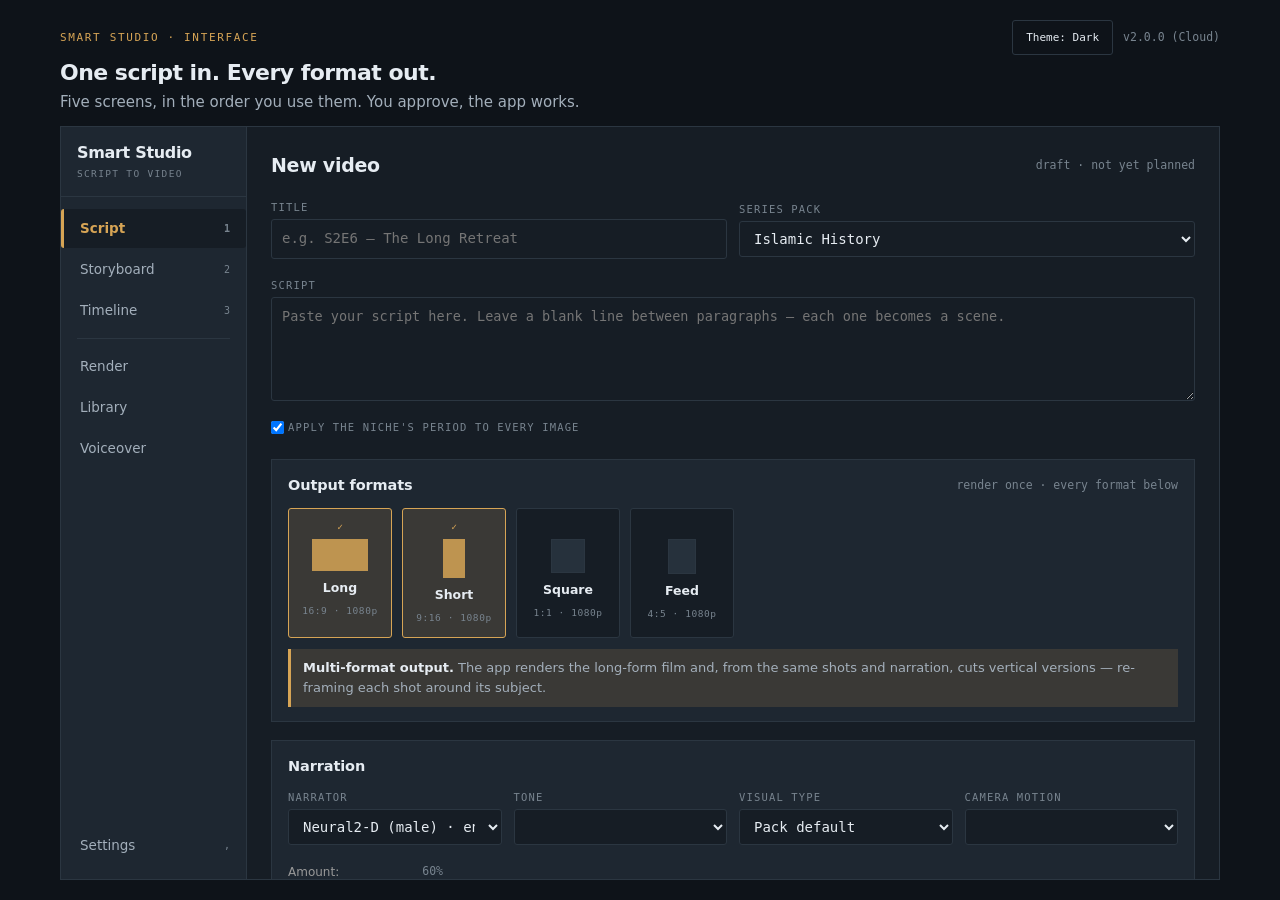
==== commit cc23e43a: "feat(camera): slice B - the camera has an amount, and the window remembers itself The four motion st" ====
--- a/frontend/index.html
+++ b/frontend/index.html
@@ -21,6 +21,7 @@
     <h1>One script in. Every format out.</h1>
     <p class="sub">Five screens, in the order you use them. You approve, the app works.</p>
   </header>
+  <div id="ffmpeg-missing-banner" class="ffmpeg-banner hidden" role="alert"></div>
 
   <div class="app">
     <!-- LEFT RAIL NAVIGATION -->
@@ -128,6 +129,11 @@
               <!-- Populated from pipeline/motion.py; sets how far the frame travels -->
             </select>
           </label>
+          <div class="f motion-amount-block">
+            <label for="pt-motion-amount">Amount: <span id="pt-motion-amount-val" class="mono">60%</span></label>
+            <input type="range" id="pt-motion-amount" min="0" max="100" step="5" value="60"
+                   oninput="onMotionAmountInput(this.value)">
+          </div>
         </div>
         <p class="mono">Only enabled voices appear here. Manage the full catalogue in Settings.</p>
         <p class="hint"><b>Camera motion.</b> How far each shot's frame travels per second, and which move follows which — consecutive shots never repeat a move.</p>
@@ -285,6 +291,7 @@
       <div class="tl-top">
         <div class="tl-preview">
           <audio id="tl-audio" preload="metadata"></audio>
+          <audio id="tl-music-audio" preload="metadata" loop></audio>
           <div class="tl-frame" id="tl-frame">
             <p class="sub">Plan a storyboard first, then this shows the picture on screen at the playhead.</p>
           </div>
@@ -309,6 +316,8 @@
           <span class="tl-ruler-corner mono">tracks</span>
           <span class="tl-track-name">Pictures</span>
           <span class="tl-track-name">Narration</span>
+          <span class="tl-track-name">Music</span>
+          <span class="tl-track-name">Sound effects</span>
           <span class="tl-track-name">Captions</span>
         </div>
         <div class="tl-scroll" id="tl-scroll">
@@ -316,6 +325,8 @@
             <div class="tl-ruler" id="tl-ruler"></div>
             <div class="tl-lane" id="tl-lane-pictures"></div>
             <div class="tl-lane" id="tl-lane-narration"></div>
+            <div class="tl-lane" id="tl-lane-music"></div>
+            <div class="tl-lane" id="tl-lane-sfx"></div>
             <div class="tl-lane" id="tl-lane-captions"></div>
             <div class="tl-playhead" id="tl-playhead"></div>
           </div>
@@ -390,7 +401,7 @@
     <div class="pane" data-pane="library">
       <div class="row-between">
         <h2>Library</h2>
-        <span class="mono" id="lib-counts-label">0 images &middot; 87 sounds &middot; 12 music beds</span>
+        <span class="mono" id="lib-counts-label">0 images &middot; 0 sounds</span>
       </div>
 
       <div class="lib-tabs">
@@ -412,21 +423,12 @@
           <!-- Dynamically populated from backend library API -->
         </div>
 
-        <div class="grid2">
-          <div class="card">
-            <h3>Coverage</h3>
-            <div class="kv"><span>Landscapes &amp; terrain</span><b style="color:var(--ok)">strong</b></div>
-            <div class="kv"><span>Architecture</span><b style="color:var(--ok)">strong</b></div>
-            <div class="kv"><span>Crowds &amp; councils</span><b style="color:var(--warn)">thin</b></div>
-            <div class="kv"><span>Battle &amp; aftermath</span><b style="color:var(--warn)">thin</b></div>
-          </div>
-          <div class="card">
-            <h3>Housekeeping</h3>
-            <div class="kv"><span>Active indexed images</span><b id="house-active-count">1,309</b></div>
-            <div class="kv"><span>Retired</span><b>6</b></div>
-            <div class="row">
-              <button type="button" class="ghost" onclick="clearLibraryCache()">Clear Cache</button>
-            </div>
+        <div class="card">
+          <h3>Housekeeping</h3>
+          <div class="kv"><span>Active indexed images</span><b id="house-active-count">&mdash;</b></div>
+          <div class="kv"><span>Retired</span><b id="house-retired-count">&mdash;</b></div>
+          <div class="row">
+            <button type="button" class="ghost" onclick="clearLibraryCache()">Clear Cache</button>
           </div>
         </div>
         <p class="hint">Permanent deletion lives <b>here</b>, never on the storyboard. Rejecting a shot on the storyboard is about fit, not quality.</p>
@@ -435,18 +437,19 @@
       <!-- SOUNDS TAB CONTENT -->
       <div id="lib-content-sounds" class="lib-content-col" style="display:none">
         <div class="card">
-          <h3>Sound Library &amp; Music Beds</h3>
-          <p class="sub">87 sound effects and 12 ambient sound beds ducked under narration.</p>
+          <div class="row-between">
+            <h3>Sound Library &amp; Music Beds</h3>
+            <span class="pill p-ok" id="lib-sounds-count-pill">0 sounds</span>
+          </div>
+          <p class="sub" id="lib-sounds-sub">Ambient sound beds ducked under narration.</p>
           <div class="tbl mt-sm">
-            <table>
-              <thead><tr><th>Track</th><th>Category</th><th>Duration</th><th>Type</th></tr></thead>
-              <tbody>
-                <tr><td>Desert Wind Ambience</td><td>Ambience</td><td class="mono">3:45</td><td><span class="pill p-ok">sound bed</span></td></tr>
-                <tr><td>Horses Galloping</td><td>SFX</td><td class="mono">0:12</td><td><span class="pill p-mute">effect</span></td></tr>
-                <tr><td>Sword Clash Heavy</td><td>SFX</td><td class="mono">0:03</td><td><span class="pill p-mute">effect</span></td></tr>
+            <table id="lib-sounds-table">
+              <thead><tr><th>Track</th><th>Search Query</th><th>Category</th><th>Duration</th><th>Licence</th><th>Attribution</th></tr></thead>
+              <tbody id="lib-sounds-tbody">
               </tbody>
             </table>
           </div>
+          <div id="lib-sounds-empty" class="hidden text-muted mt-sm">The sound library is empty.</div>
         </div>
       </div>
     </div>
@@ -805,6 +808,20 @@
           </div>
         </div>
 
+        <!-- WINDOW & DISPLAY -->
+        <div class="card collapsed" id="card-window-geometry">
+          <button type="button" class="card-toggle" aria-expanded="false" aria-controls="card-body-window">
+            <span class="chevron" aria-hidden="true">▶</span>
+            <h3>Window &amp; display</h3>
+          </button>
+          <div class="card-body" id="card-body-window" hidden>
+            <p class="hint">Smart Studio remembers its window size and screen position between sessions. If the window opens off-screen or at an inconvenient size, reset it here.</p>
+            <div class="row mt-sm">
+              <button type="button" class="ghost" id="btn-reset-window-size" onclick="resetWindowSize()">Reset window size (1000 &times; 900)</button>
+            </div>
+          </div>
+        </div>
+
         </div>
       </div>
     </div>
@@ -862,6 +879,36 @@
     </div>
   </div>
 
+  <!-- SFX PICKER MODAL -->
+  <div id="sfx-picker-modal" class="modal-overlay hidden">
+    <div class="dlg dlg-wide">
+      <div class="dlg-head">
+        <h3>Add Sound Effect at Playhead</h3>
+        <button type="button" class="ghost dlg-close" onclick="closeSfxPickerModal()" aria-label="Close">Cancel &times;</button>
+      </div>
+      <p class="sub">Effects are placed at the current playhead position and heard in the final render.</p>
+
+      <div class="modal-sec">
+        <span class="lbl">Choose from computer</span>
+        <button type="button" class="primary" onclick="addSfxFromComputer()">Choose audio file (.wav, .mp3)&hellip;</button>
+      </div>
+
+      <div class="modal-sec">
+        <div class="row-between">
+          <span class="lbl">Or choose from Sound Library</span>
+          <input type="search" id="sfx-modal-search" placeholder="Search sounds..." oninput="filterSfxPicker(this.value)" class="search-wide">
+        </div>
+        <div id="sfx-modal-list" class="tbl mt-xs modal-scroll-tbl">
+          <!-- Populated dynamically -->
+        </div>
+      </div>
+
+      <div class="row-end">
+        <button type="button" class="ghost" onclick="closeSfxPickerModal()">Cancel</button>
+      </div>
+    </div>
+  </div>
+
 </div>
 
 <script src="app.js"></script>
--- a/frontend/style.css
+++ b/frontend/style.css
@@ -542,6 +542,26 @@
   font-family: var(--mono);
   font-size: 12px;
   line-height: 1.45;
+}
+
+.motion-amount-block {
+  display: flex;
+  flex-direction: column;
+  gap: 4px;
+  margin-top: 6px;
+}
+
+.motion-amount-block label {
+  display: flex;
+  justify-content: space-between;
+  font-size: 12px;
+  color: var(--text-mute, #999);
+}
+
+.motion-amount-block input[type="range"] {
+  width: 100%;
+  accent-color: var(--accent, #4f46e5);
+  cursor: pointer;
 }
 
 /* Settings Grid & Deck */
@@ -1930,6 +1950,25 @@
   display: none;
 }
 
+.ffmpeg-banner {
+  padding: 12px 16px;
+  border-radius: 6px;
+  font-size: 13px;
+  line-height: 1.5;
+  margin: 12px 24px;
+  background: rgba(220, 38, 38, 0.12);
+  border: 1px solid var(--warn);
+  color: var(--ink);
+}
+.ffmpeg-banner a {
+  color: var(--accent);
+  text-decoration: underline;
+  font-weight: 600;
+}
+.ffmpeg-banner.hidden {
+  display: none;
+}
+
 .llm-planning-box {
   margin-top: 14px;
   padding: 12px 14px;
@@ -2188,7 +2227,7 @@
 
 .tl-gutter {
   display: grid;
-  grid-template-rows: 26px 74px 24px 26px;
+  grid-template-rows: 26px 74px 24px 26px 26px 26px;
   border-right: 1px solid var(--line);
   background: var(--surface-3);
 }
@@ -2213,7 +2252,7 @@
 .tl-lanes {
   position: relative;
   display: grid;
-  grid-template-rows: 26px 74px 24px 26px;
+  grid-template-rows: 26px 74px 24px 26px 26px 26px;
   cursor: crosshair;
 }
 
@@ -2370,3 +2409,155 @@
 }
 
 .warn-text { color: var(--warn); }
+
+/* ── Timeline boundary drag handles ────────────────────────────────────────*/
+.tl-clip-handle {
+  position: absolute;
+  top: 0;
+  bottom: 0;
+  left: 0;
+  width: 10px;
+  cursor: col-resize;
+  z-index: 6;
+  touch-action: none;
+  display: flex;
+  align-items: center;
+  justify-content: flex-start;
+  padding-left: 1px;
+}
+
+.tl-clip-handle:focus {
+  outline: none;
+}
+
+.tl-clip-handle:focus-visible {
+  outline: 2px solid var(--brass);
+  outline-offset: -1px;
+}
+
+.tl-clip-handle .tl-handle-bar {
+  width: 3px;
+  height: 100%;
+  background: var(--brass);
+  opacity: 0.7;
+  border-radius: 1px;
+  transition: opacity 0.15s, width 0.15s, background 0.15s;
+}
+
+.tl-clip-handle:hover .tl-handle-bar,
+.tl-clip-handle.dragging .tl-handle-bar,
+.tl-clip-handle:focus-visible .tl-handle-bar {
+  opacity: 1;
+  width: 4px;
+  /* --ink, not white: white on the light theme's lane is invisible, which is
+     the opposite of what grabbing a handle should look like. */
+  background: var(--ink);
+}
+
+.tl-cut-disabled {
+  display: flex !important;
+  flex-direction: column !important;
+  align-items: flex-start !important;
+  gap: 2px !important;
+  text-align: left !important;
+  opacity: 0.65;
+  cursor: not-allowed;
+  padding: 6px 8px !important;
+}
+
+.tl-cut-disabled .tl-btn-title {
+  font-weight: 500;
+  font-size: 11px;
+}
+
+.tl-cut-disabled .tl-btn-reason {
+  font-size: 9.5px;
+  color: var(--ink-3);
+  line-height: 1.2;
+}
+
+/* ── Timeline Music & SFX Lanes ── */
+.tl-music-block {
+  position: absolute;
+  top: 2px;
+  bottom: 2px;
+  background: rgba(59, 130, 246, 0.18);
+  border: 1px solid rgba(59, 130, 246, 0.5);
+  border-radius: 3px;
+  display: flex;
+  align-items: center;
+  padding: 0 8px;
+  font-size: 11px;
+  color: var(--ink-1);
+  cursor: pointer;
+  white-space: nowrap;
+  user-select: none;
+}
+.tl-music-block:hover {
+  background: rgba(59, 130, 246, 0.28);
+}
+.tl-music-block.sel {
+  border-color: #60a5fa;
+  box-shadow: 0 0 0 1px #60a5fa;
+  background: rgba(59, 130, 246, 0.35);
+}
+.tl-music-empty {
+  display: flex;
+  align-items: center;
+  height: 100%;
+  padding: 0 8px;
+  font-size: 11px;
+  color: var(--ink-3);
+  cursor: pointer;
+}
+.tl-music-empty:hover {
+  color: var(--ink-1);
+}
+.tl-sfx-chip {
+  position: absolute;
+  top: 2px;
+  bottom: 2px;
+  padding: 0 6px;
+  background: rgba(245, 158, 11, 0.22);
+  border: 1px solid rgba(245, 158, 11, 0.6);
+  border-radius: 3px;
+  display: flex;
+  align-items: center;
+  font-size: 10.5px;
+  color: var(--ink-1);
+  cursor: grab;
+  white-space: nowrap;
+  user-select: none;
+  z-index: 2;
+}
+.tl-sfx-chip:hover {
+  background: rgba(245, 158, 11, 0.35);
+}
+.tl-sfx-chip.sel {
+  border-color: #fbbf24;
+  box-shadow: 0 0 0 1px #fbbf24;
+  background: rgba(245, 158, 11, 0.45);
+}
+.tl-sfx-chip.dragging {
+  cursor: grabbing;
+  opacity: 0.85;
+  box-shadow: 0 2px 8px rgba(0,0,0,0.3);
+}
+.tl-sfx-empty {
+  display: flex;
+  align-items: center;
+  height: 100%;
+  padding: 0 8px;
+  font-size: 11px;
+  color: var(--ink-3);
+  cursor: pointer;
+}
+.tl-sfx-empty:hover {
+  color: var(--ink-1);
+}
+.modal-scroll-tbl {
+  max-height: 220px;
+  overflow-y: auto;
+}
+
+
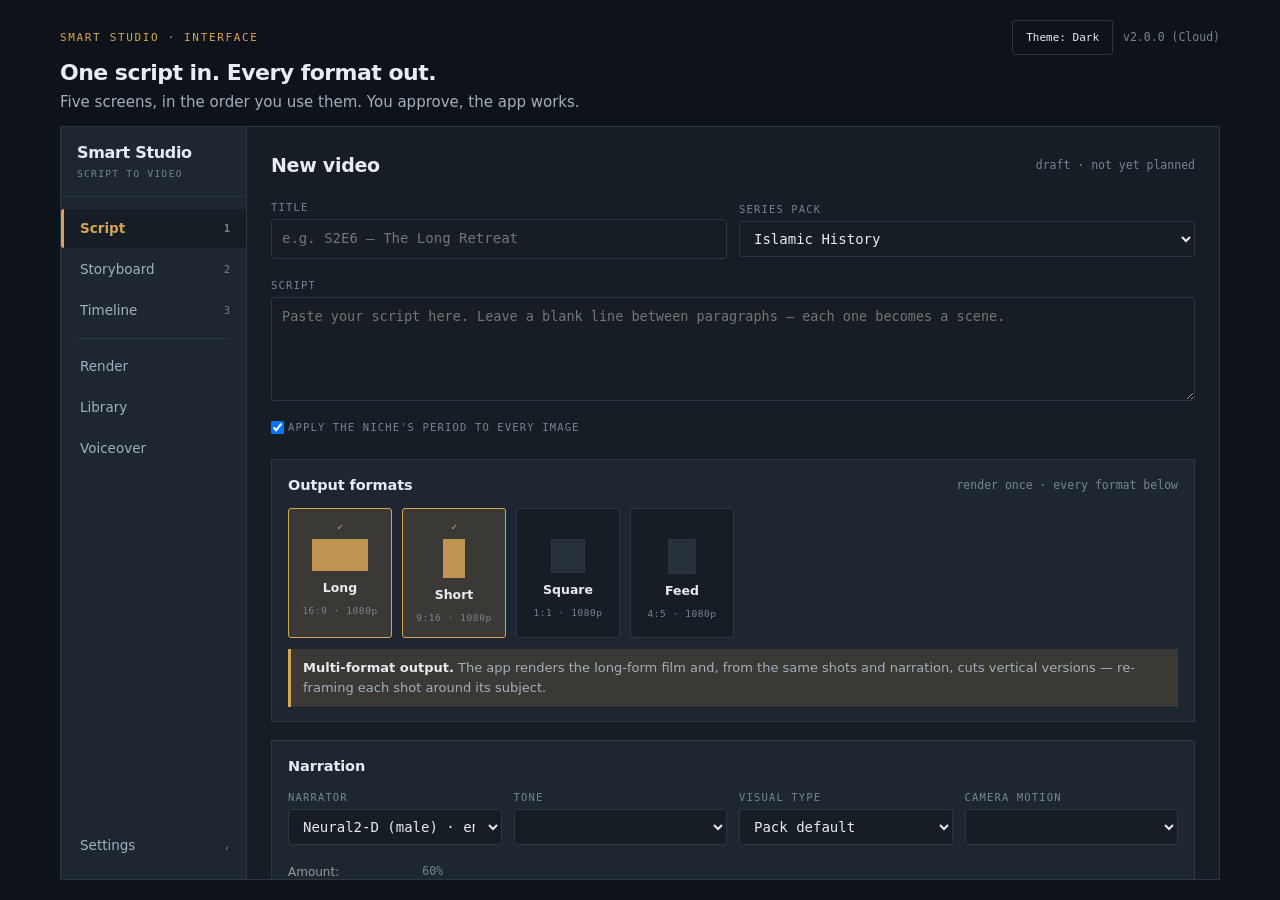
==== commit 58f488cb: "feat(timeline): slice I - NLE keyboard transport, shuttle controls, and stage navigation Space plays" ====
--- a/frontend/index.html
+++ b/frontend/index.html
@@ -302,6 +302,7 @@
             <button type="button" onclick="timelineNudge(5)" title="Forward 5 seconds">&#9654;&#9654;</button>
             <button type="button" onclick="timelineSeekPicture(1)" title="Next picture">&#9654;&#124;</button>
             <span class="mono tl-clock" id="tl-clock">00:00.0 / 00:00.0</span>
+            <span class="tl-shortcuts-hint mono" id="tl-shortcuts-hint" title="Space: Play/Pause | ←/→: ±1s (Shift: ±5s) | ↑/↓: Clip | J/K/L: Shuttle | Home/End: Jump | 1/2/3: Panes">⌨ Shortcuts</span>
           </div>
         </div>
 
--- a/frontend/style.css
+++ b/frontend/style.css
@@ -291,6 +291,19 @@
 }
 
 .pane[data-on="1"] {
+  display: flex;
+}
+
+.pane[data-pane="timeline"] {
+  overflow: hidden;
+  display: none;
+  flex-direction: column;
+  gap: 10px;
+  padding: 12px 16px;
+  height: 100%;
+}
+
+.pane[data-pane="timeline"][data-on="1"] {
   display: flex;
 }
 
@@ -2097,9 +2110,11 @@
 
 .tl-top {
   display: grid;
-  grid-template-columns: 1fr 290px;
-  gap: 14px;
-  min-height: 0;
+  grid-template-columns: 1fr 310px;
+  gap: 12px;
+  flex: 1 1 0%;
+  min-height: 180px;
+  overflow: hidden;
 }
 
 .tl-preview {
@@ -2107,22 +2122,30 @@
   flex-direction: column;
   gap: 8px;
   min-width: 0;
+  min-height: 0;
+  height: 100%;
+  overflow: hidden;
 }
 
 .tl-frame {
-  aspect-ratio: 16 / 9;
+  flex: 1 1 0%;
+  min-height: 0;
+  max-height: 100%;
   background: var(--surface-3);
   border: 1px solid var(--line);
-  display: grid;
-  place-items: center;
-  padding: 18px;
+  display: flex;
+  align-items: center;
+  justify-content: center;
+  padding: 6px;
   text-align: center;
   overflow: hidden;
 }
 
 .tl-frame img {
-  width: 100%;
-  height: 100%;
+  max-width: 100%;
+  max-height: 100%;
+  width: auto;
+  height: auto;
   object-fit: contain;
   display: block;
 }
@@ -2130,19 +2153,64 @@
 .tl-transport {
   display: flex;
   align-items: center;
-  gap: 7px;
-}
-
-.tl-transport button { min-width: 42px; }
+  gap: 8px;
+  flex-shrink: 0;
+  padding: 6px 12px;
+  background: var(--surface-2);
+  border: 1px solid var(--line);
+}
+
+.tl-transport button {
+  min-width: 40px;
+  height: 32px;
+  display: inline-flex;
+  align-items: center;
+  justify-content: center;
+  font-size: 13px;
+}
+
+#btn-tl-play {
+  min-width: 46px;
+  color: var(--brass);
+  border-color: var(--brass);
+  font-size: 14px;
+  font-weight: 600;
+}
+
+#btn-tl-play:hover {
+  background: var(--brass-soft);
+}
 
 .tl-clock {
   margin-left: auto;
   padding: 3px 10px;
   border: 1px solid var(--line);
-  background: var(--surface-2);
+  background: var(--surface-3);
   color: var(--brass);
   font-size: 12.5px;
   white-space: nowrap;
+}
+
+.tl-shortcuts-hint {
+  display: inline-flex;
+  align-items: center;
+  gap: 4px;
+  padding: 3px 8px;
+  border: 1px solid var(--line);
+  background: var(--surface);
+  color: var(--ink-3);
+  font-size: 11px;
+  cursor: help;
+  user-select: none;
+  white-space: nowrap;
+  border-radius: 3px;
+  transition: color 0.15s, border-color 0.15s, background-color 0.15s;
+}
+
+.tl-shortcuts-hint:hover {
+  color: var(--brass);
+  border-color: var(--brass);
+  background: var(--surface-3);
 }
 
 .tl-inspector {
@@ -2218,6 +2286,7 @@
 /* ── the tracks ─────────────────────────────────────────────────────────────*/
 
 .tl-tracks {
+  flex-shrink: 0;
   display: grid;
   grid-template-columns: 116px 1fr;
   border: 1px solid var(--line);
@@ -2376,6 +2445,15 @@
   white-space: nowrap;
   overflow: hidden;
   text-overflow: ellipsis;
+}
+
+.tl-cap.active {
+  color: var(--brass);
+  background: var(--surface-2);
+  border-color: var(--brass);
+  box-shadow: 0 0 0 1px var(--brass-soft);
+  font-weight: 500;
+  z-index: 2;
 }
 
 .tl-cap-hint {
